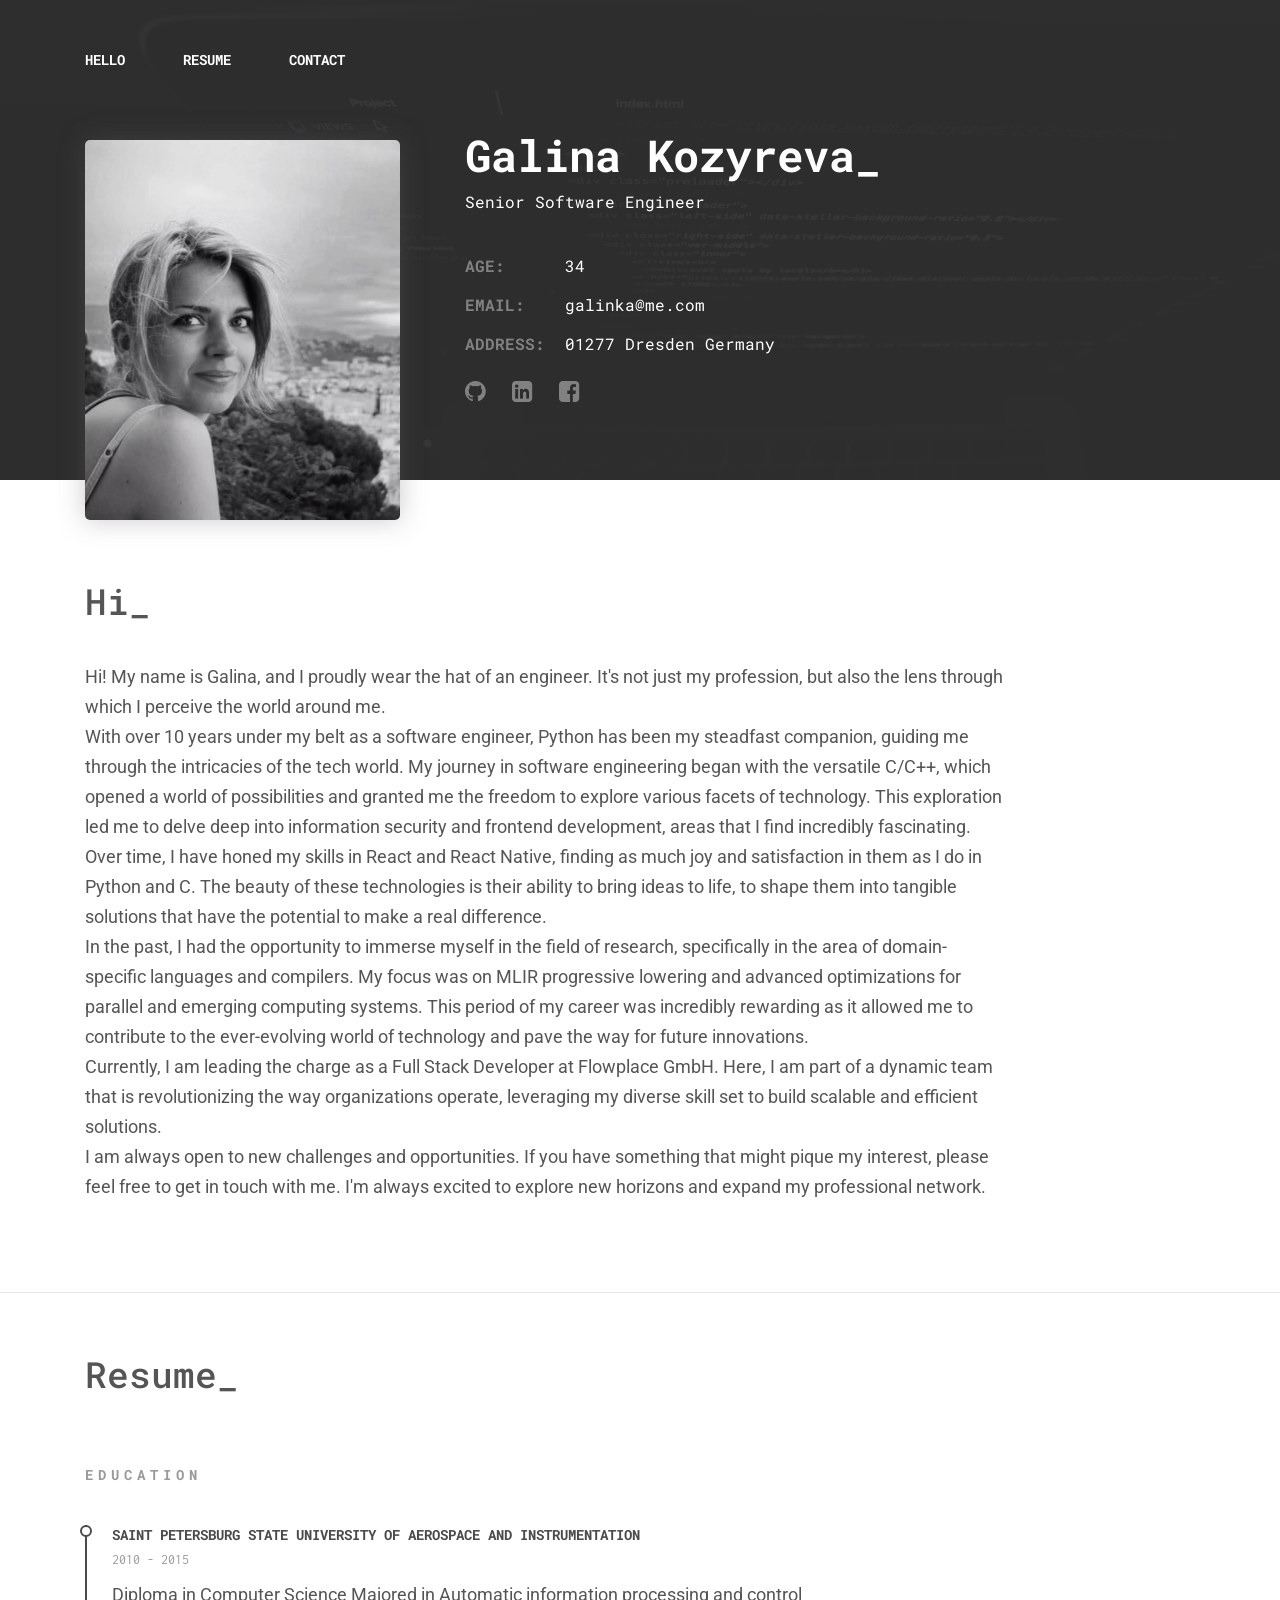
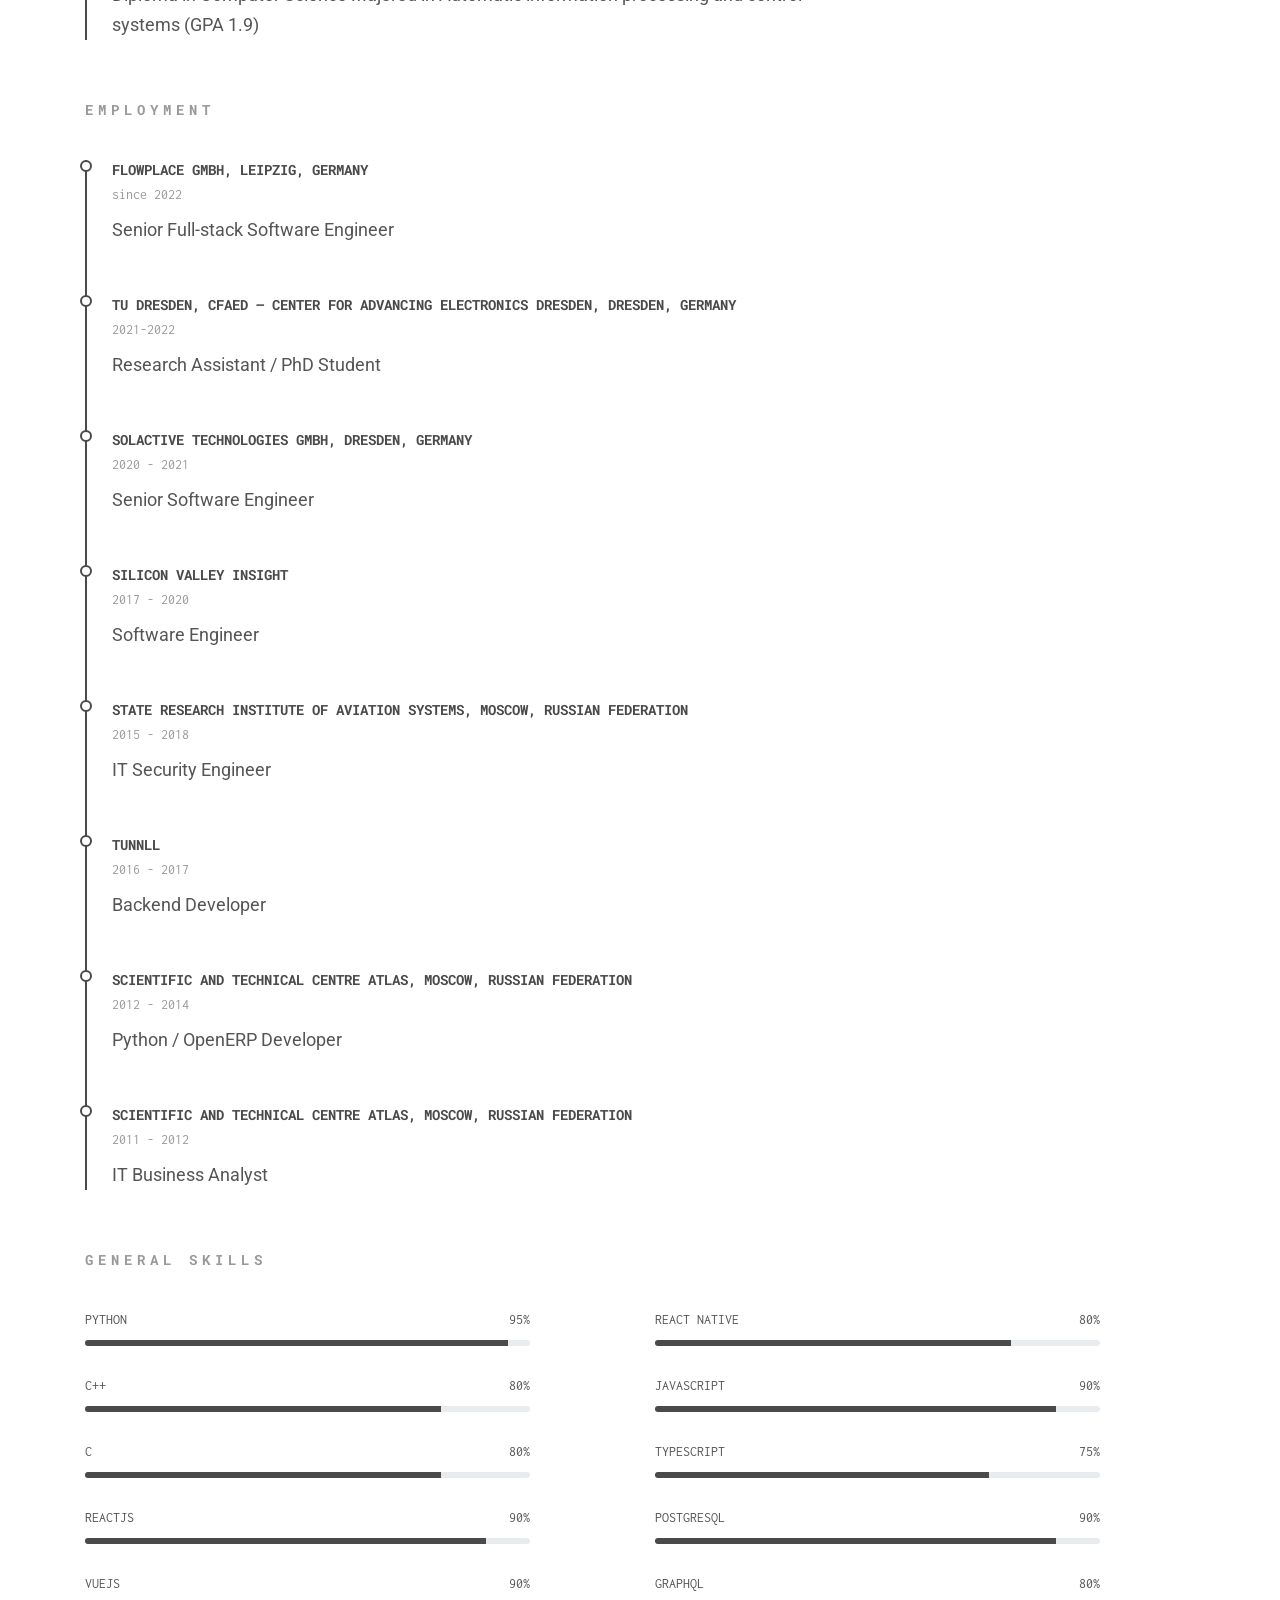
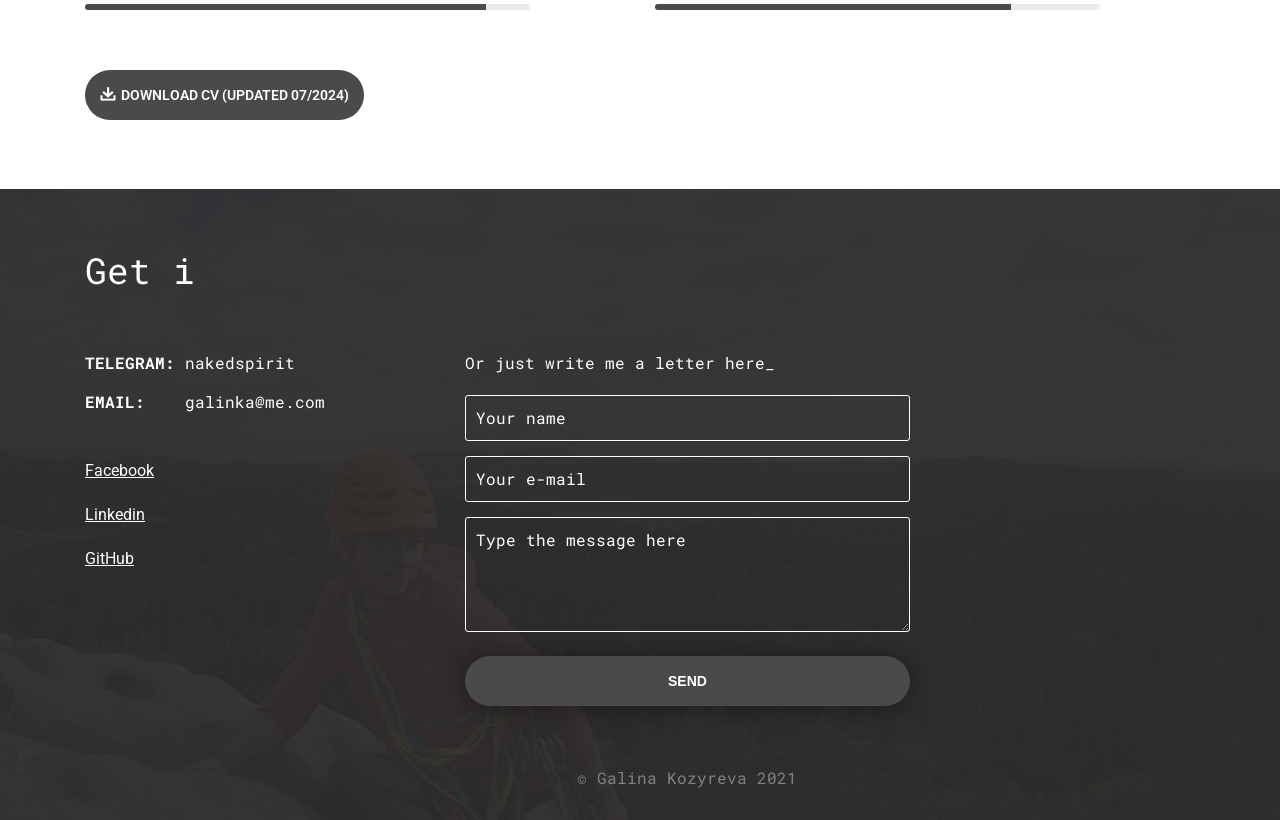
==== index.html @ bc3d580c "CV 2024" ====
<!DOCTYPE html>
<html lang="en">
<head>
  <meta charset="UTF-8">
  <meta name="viewport" content="width=device-width, initial-scale=1.0">
  <meta http-equiv="X-UA-Compatible" content="ie=edge">
  <meta name="description" content="">
  <meta name="author" content="">
  <link rel="stylesheet" href="assets/css/monochrome.css">
  <link href="https://fonts.googleapis.com/css?family=Roboto|Roboto+Mono|Inconsolata" rel="stylesheet">
  <link href="https://cdn.materialdesignicons.com/2.0.46/css/materialdesignicons.min.css" rel="stylesheet">
</head>
<body>

<!--Main menu-->
  <div class="menu">
    <div class="container">
      <div class="row">
        <div class="menu__wrapper d-none d-lg-block col-md-12">
          <nav class="">
            <ul>
              <li><a href="#hello">Hello</a></li>
              <li><a href="#resume">Resume</a></li>
              <!-- <li><a href="#blog">Personal</a></li> -->
              <li><a href="#contact">Contact</a></li>
            </ul>
          </nav>
        </div>
        <div class="menu__wrapper col-md-12 d-lg-none">
          <button type="button" class="menu__mobile-button">
            <span><i class="fa fa-bars" aria-hidden="true"></i></span>
          </button>
        </div>
      </div>
    </div>
  </div>
<!--Main menu-->

<!-- Mobile menu -->
  <div class="mobile-menu d-lg-none">
    <div class="container">
      <div class="mobile-menu__close">
        <span><i class="mdi mdi-close" aria-hidden="true"></i></span>
      </div>
      <nav class="mobile-menu__wrapper">
        <ul>
          <li><a href="#hello">Hello</a></li>
          <li><a href="#resume">Resume</a></li>
          <!-- <li><a href="#blog">Personal</a></li> -->
          <li><a href="#contact">Contact</a></li>
        </ul>
      </nav>
    </div>
  </div>
<!-- Mobile menu -->

<!--Header-->
  <header class="main-header" style="background-image: url(assets/img/img_bg_header.jpg)">
    <div class="container">
      <div class="row personal-profile">
        <div class="col-md-4 personal-profile__avatar">
          <img class="" src="assets/img/img_main.jpg" alt="avatar">
        </div>
        <div class="col-md-8">
          <p class="personal-profile__name">Galina Kozyreva_</p>
          <p class="personal-profile__work">Senior Software Engineer</p>
          <div class="personal-profile__contacts">
            <dl class="contact-list contact-list__opacity-titles">
              <dt>Age:</dt>
              <dd>34</dd>
              <dt>Email:</dt>
              <dd><a href="mailto:galinka@me.com">galinka@me.com</a></dd>
              <dt>Address:</dt>
              <dd>01277 Dresden Germany</dd>
            </dl>
          </div>
          <p class="personal-profile__social">
            <a href="https://github.com/Nakedspirit" target="_blank"><i class="fa fa-github"></i></a>
            <a href="https://www.linkedin.com/in/galina-kozyreva/" target="_blank"><i class="fa fa-linkedin-square"></i></a>
            <a href="https://www.facebook.com/n4kedspirit/" target="_blank"><i class="fa fa-facebook-square"></i></a>
          </p>
        </div>
      </div>
    </div>
  </header>
<!--Header-->

<!--Hello-->
  <section id="hello" class="container section">
    <div class="row">
      <div class="col-md-10">
        <h2 id="hello_header" class="section__title">Hi_</h2>
        <p class="section__description">
          Hi! My name is Galina, and I proudly wear the hat of an engineer. It's not just my profession, but also the lens through which I perceive the world around me.
          <br />
          With over 10 years under my belt as a software engineer, Python has been my steadfast companion, guiding me through the intricacies of the tech world. My journey in software engineering began with the versatile C/C++, which opened a world of possibilities and granted me the freedom to explore various facets of technology. This exploration led me to delve deep into information security and frontend development, areas that I find incredibly fascinating.
          <br />
          Over time, I have honed my skills in React and React Native, finding as much joy and satisfaction in them as I do in Python and C. The beauty of these technologies is their ability to bring ideas to life, to shape them into tangible solutions that have the potential to make a real difference.
          <br />
          In the past, I had the opportunity to immerse myself in the field of research, specifically in the area of domain-specific languages and compilers. My focus was on MLIR progressive lowering and advanced optimizations for parallel and emerging computing systems. This period of my career was incredibly rewarding as it allowed me to contribute to the ever-evolving world of technology and pave the way for future innovations.
          <br />
          Currently, I am leading the charge as a Full Stack Developer at Flowplace GmbH. Here, I am part of a dynamic team that is revolutionizing the way organizations operate, leveraging my diverse skill set to build scalable and efficient solutions.
          <br />
          I am always open to new challenges and opportunities. If you have something that might pique my interest, please feel free to get in touch with me. I'm always excited to explore new horizons and expand my professional network.
          </p>
      </div>
    </div>
  </section>
<!--Hello-->

  <hr>

<!--Resume-->
  <section id="resume" class="container section">
    <div class="row">
      <div class="col-md-10">
        <h2 id="resume_header" class="section__title">Resume_</h2>
      </div>
    </div>
    <div class="row">
      <div class="col-md-8 section__resume resume-list">
        <h3 class="resume-list_title">education</h3>
        <div class="resume-list__block">
          <p class="resume-list__block-title">Saint Petersburg State University of Aerospace and Instrumentation</p>
          <p class="resume-list__block-date">2010 - 2015</p>
          <p>
            Diploma in Computer Science
            Majored in Automatic information processing and control systems (GPA 1.9)
          </p>
        </div>
      </div>
    </div>
    <div class="row">
      <div class="col-md-8 section__resume resume-list">
        <h3 class="resume-list_title">employment</h3>
        <div class="resume-list__block">
          <p class="resume-list__block-title">Flowplace GmbH, Leipzig, Germany</p>
          <p class="resume-list__block-date">since 2022</p>
          <p>
            Senior Full-stack Software Engineer
          </p>
        </div>
        <div class="resume-list__block">
          <p class="resume-list__block-title">TU Dresden, cfaed – Center for Advancing Electronics Dresden, Dresden, Germany</p>
          <p class="resume-list__block-date">2021-2022</p>
          <p>
            Research Assistant / PhD Student
          </p>
        </div>
        <div class="resume-list__block">
          <p class="resume-list__block-title">Solactive Technologies GmbH, Dresden, Germany</p>
          <p class="resume-list__block-date">2020 - 2021</p>
          <p>
            Senior Software Engineer
          </p>
        </div>
        <div class="resume-list__block">
          <p class="resume-list__block-title">Silicon Valley Insight</p>
          <p class="resume-list__block-date">2017 - 2020</p>
          <p>
            Software Engineer
          </p>
        </div>
        <div class="resume-list__block">
          <p class="resume-list__block-title">State Research Institute of Aviation Systems, Moscow, Russian Federation</p>
          <p class="resume-list__block-date">2015 - 2018</p>
          <p>
            IT Security Engineer
          </p>
        </div>
        <div class="resume-list__block">
          <p class="resume-list__block-title">Tunnll</p>
          <p class="resume-list__block-date">2016 - 2017</p>
          <p>
            Backend Developer
          </p>
        </div>
        <div class="resume-list__block">
          <p class="resume-list__block-title">Scientific and Technical Centre Atlas, Moscow, Russian Federation</p>
          <p class="resume-list__block-date">2012 - 2014</p>
          <p>
            Python / OpenERP Developer
          </p>
        </div>
        <div class="resume-list__block">
          <p class="resume-list__block-title">Scientific and Technical Centre Atlas, Moscow, Russian Federation</p>
          <p class="resume-list__block-date">2011 - 2012</p>
          <p>
            IT Business Analyst
          </p>
        </div>
      </div>
    </div>
    <div class="row section__resume progress-list js-progress-list">
      <div class="col-md-12">
        <h3 class="progress-list__title">general skills</h3>
      </div>
      <div class="col-md-5 mr-auto">
        <div class="progress-list__skill">
          <p>
            <span class="progress-list__skill-title">Python</span>
            <span class="progress-list__skill-value">95%</span>
          </p>
          <div class="progress">
            <div class="progress-bar" role="progressbar" aria-valuenow="95" aria-valuemin="0" aria-valuemax="100" >
            </div>
          </div>
        </div>
        <div class="progress-list__skill">
          <p>
            <span class="progress-list__skill-title">C++</span>
            <span class="progress-list__skill-value">80%</span>
          </p>
          <div class="progress">
            <div class="progress-bar" role="progressbar" aria-valuenow="80" aria-valuemin="0" aria-valuemax="100">
            </div>
          </div>
        </div>
        <div class="progress-list__skill">
          <p>
            <span class="progress-list__skill-title">C</span>
            <span class="progress-list__skill-value">80%</span>
          </p>
          <div class="progress">
            <div class="progress-bar" role="progressbar" aria-valuenow="80" aria-valuemin="0" aria-valuemax="100">
            </div>
          </div>
        </div>
        <div class="progress-list__skill">
          <p>
            <span class="progress-list__skill-title">ReactJS</span>
            <span class="progress-list__skill-value">90%</span>
          </p>
          <div class="progress">
            <div class="progress-bar" role="progressbar" aria-valuenow="90" aria-valuemin="0" aria-valuemax="100">
            </div>
          </div>
        </div>
        <div class="progress-list__skill">
          <p>
            <span class="progress-list__skill-title">VueJS</span>
            <span class="progress-list__skill-value">90%</span>
          </p>
          <div class="progress">
            <div class="progress-bar" role="progressbar" aria-valuenow="90" aria-valuemin="0" aria-valuemax="100">
            </div>
          </div>
        </div>
      </div>
      <div class="col-md-5 mr-auto">
        <div class="progress-list__skill">
          <p>
            <span class="progress-list__skill-title">React Native</span>
            <span class="progress-list__skill-value">80%</span>
          </p>
          <div class="progress">
            <div class="progress-bar" role="progressbar" aria-valuenow="80" aria-valuemin="0" aria-valuemax="100">
            </div>
          </div>
        </div>
        <div class="progress-list__skill">
          <p>
            <span class="progress-list__skill-title">JavaScript</span>
            <span class="progress-list__skill-value">90%</span>
          </p>
          <div class="progress">
            <div class="progress-bar" role="progressbar" aria-valuenow="90" aria-valuemin="0" aria-valuemax="100">
            </div>
          </div>
        </div>
        <div class="progress-list__skill">
          <p>
            <span class="progress-list__skill-title">TypeScript</span>
            <span class="progress-list__skill-value">75%</span>
          </p>
          <div class="progress">
            <div class="progress-bar" role="progressbar" aria-valuenow="75" aria-valuemin="0" aria-valuemax="100">
            </div>
          </div>
        </div>
        <div class="progress-list__skill">
          <p>
            <span class="progress-list__skill-title">PostgreSQL</span>
            <span class="progress-list__skill-value">90%</span>
          </p>
          <div class="progress">
            <div class="progress-bar" role="progressbar" aria-valuenow="90" aria-valuemin="0" aria-valuemax="100">
            </div>
          </div>
        </div>
        <div class="progress-list__skill">
          <p>
            <span class="progress-list__skill-title">GraphQL</span>
            <span class="progress-list__skill-value">80%</span>
          </p>
          <div class="progress">
            <div class="progress-bar" role="progressbar" aria-valuenow="80" aria-valuemin="0" aria-valuemax="100">
            </div>
          </div>
        </div>
      </div>
    </div>
    </br>
      <a href="assets/public/Galina_Kozyreva_CV.pdf" class="section_btn site-btn"><img src="assets/img/img_btn_icon.png" alt="">Download CV (updated 07/2024)</a>
    
  </section>
<!--Resume-->

<!--Blog-->
  <!-- <section id="blog" class="container section">
    <div class="row">
      <div class="col-md-12">
        <h2 id="blog_header" class="section__title">Latest Posts_</h2>
      </div>
    </div>

    <div class="row post-cards">
      <div class="col-md-4">
        <a href="blog.html">
          <div class="post-cards__card">
            <div class="post-cards__img">
              <img src="assets/img/img_blog_1.png" alt="blog_img">
            </div>
            <div class="post-cards__info">
              <p class="post-cards__date">October 22, 2017</p>
              <h3 class="post-cards_title">How to use css-preprocessor</h3>
              <p class="post-cards_description">Lorem ipsum dolor sit amet, consectetur
                adipisicing elit, sed do eiusmod tempr incididunt...
              </p>
            </div>
          </div>
        </a>
      </div>
      <div class="col-md-4">
        <a href="blog.html">
          <div class="post-cards__card">
            <div class="post-cards__img">
              <img src="assets/img/img_blog_2.png" alt="blog_img">
            </div>
            <div class="post-cards__info">
              <p class="post-cards__date">October 22, 2017</p>
              <h3 class="post-cards_title">How I organize my work with code</h3>
              <p class="post-cards_description">Lorem ipsum dolor sit amet, consectetur
                adipisicing elit, sed do eiusmod tempr incididu...
              </p>
            </div>
          </div>
        </a>
      </div>
      <div class="col-md-4">
        <a href="blog.html">
          <div class="post-cards__card">
            <div class="post-cards__img">
              <img src="assets/img/img_blog_3.png" alt="blog_img">
            </div>
            <div class="post-cards__info">
              <p class="post-cards__date">October 22, 2017</p>
              <h3 class="post-cards_title">SVG sprites vs Icon Font</h3>
              <p class="post-cards_description">Lorem ipsum dolor sit amet, consectetur
                adipisicing elit, sed do eiusmod tempr incididu...
              </p>
            </div>
          </div>
        </a>
      </div>
    </div>
  </section> -->
<!--Blog-->

<!--Contact-->
  <div class="background" style="background-image: url(assets/img/img_bg_main.jpg)">
    <div id="contact" class="container section">
      <div class="row">
        <div class="col-md-12">
          <p id="contacts_header" class="section__title">Get in touch_</p>
        </div>
      </div>
      <div class="row contacts">
        <div class="col-md-5 col-lg-4">
          <div class="contacts__list">
            <dl class="contact-list">
              <dt>Telegram:</dt>
              <dd><a href="https://t.me/nakedspirit">nakedspirit</a></dd>
              <dt>Email:</dt>
              <dd><a href="mailto:galinka@me.com">galinka@me.com</a></dd>
            </dl>
          </div>
          <div class="contacts__social">
            <ul>
              <li><a href="https://www.facebook.com/n4kedspirit/">Facebook</a></li>
              <li><a href="https://www.linkedin.com/in/galina-kozyreva/">Linkedin</a></li>
              <li><a href="https://github.com/Nakedspirit">GitHub</a></li>
            </ul>
          </div>
        </div>
        <div class="col-md-7 col-lg-5">
          <div class="contacts__form">
            <p class="contacts__form-title">Or just write me a letter here_</p>
            <form class="js-form">
              <div class="form-group">
                <input class="form-field js-field-name" type="text" placeholder="Your name" required>
                <span class="form-validation"></span>
                <span class="form-invalid-icon"><i class="mdi mdi-close" aria-hidden="true"></i></span>
              </div>
              <div class="form-group">
                <input class="form-field js-field-email" type="email"  placeholder="Your e-mail" required>
                <span class="form-validation"></span>
                <span class="form-invalid-icon"><i class="mdi mdi-close" aria-hidden="true"></i></span>
              </div>
              <div class="form-group">
                <textarea class="form-field js-field-message" placeholder="Type the message here" required></textarea>
                <span class="form-validation"></span>
                <span class="form-invalid-icon"><i class="mdi mdi-close" aria-hidden="true"></i></span>
              </div>
              <button class="site-btn site-btn--form" type="submit" value="Send">Send</button>
            </form>
          </div>
          <div class="footer">
            <p>© Galina Kozyreva 2021</p>
          </div>
        </div>
      </div>
    </div>
  </div>
<!--Contact-->

  <script src="assets/js/jquery-2.2.4.min.js"></script>
  <script src="assets/js/popper.min.js"></script>
  <script src="assets/js/bootstrap.min.js"></script>
  <script src="assets/js/menu.js"></script>
  <script src="assets/js/jquery.waypoints.js"></script>
  <script src="assets/js/progress-list.js"></script>
  <script src="assets/js/section.js"></script>
  <script src="assets/js/portfolio-filter.js"></script>
  <script src="assets/js/slider-carousel.js"></script>
  <script src="assets/js/mobile-menu.js"></script>
  <script src="assets/js/contacts.js"></script>
  <script src="assets/js/mbclicker.min.js"></script>
  <script src="assets/js/site-btn.js"></script>
  <script src="assets/js/style-switcher.js"></script>
</body>
</html>
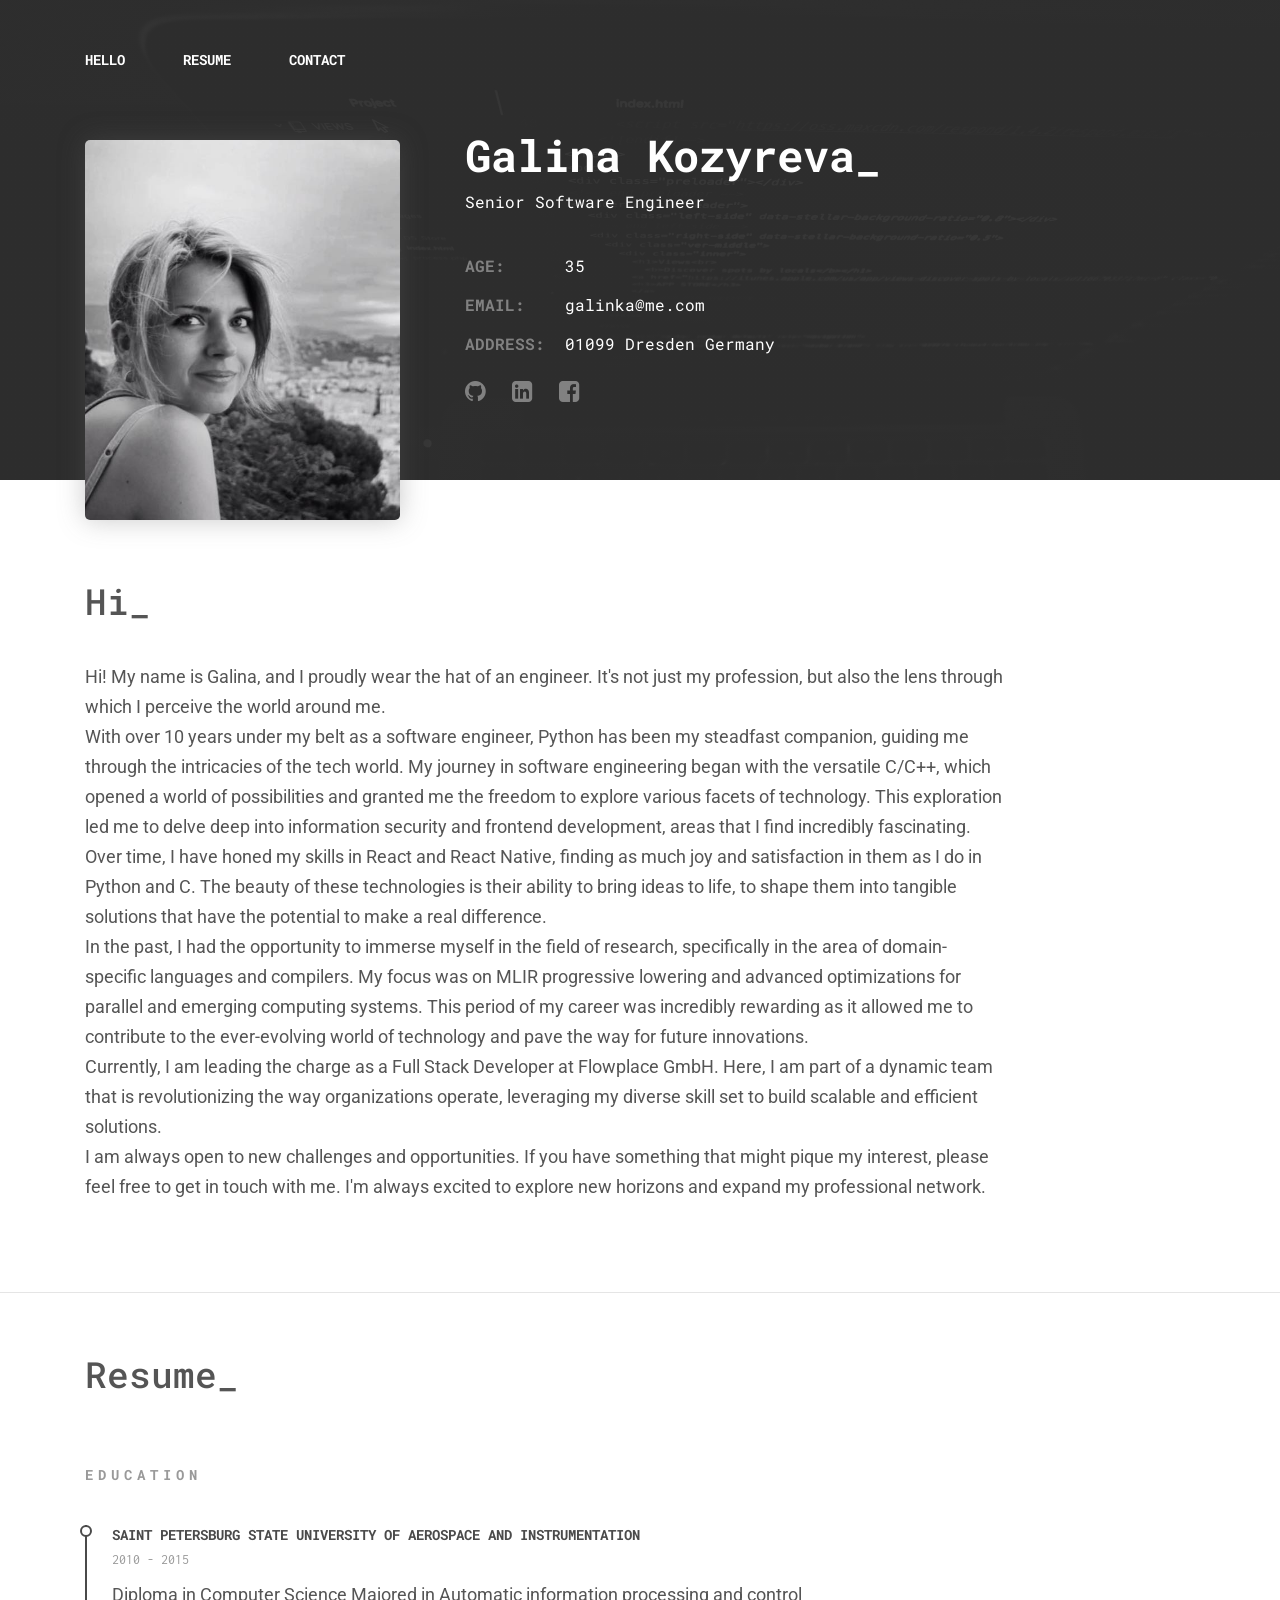
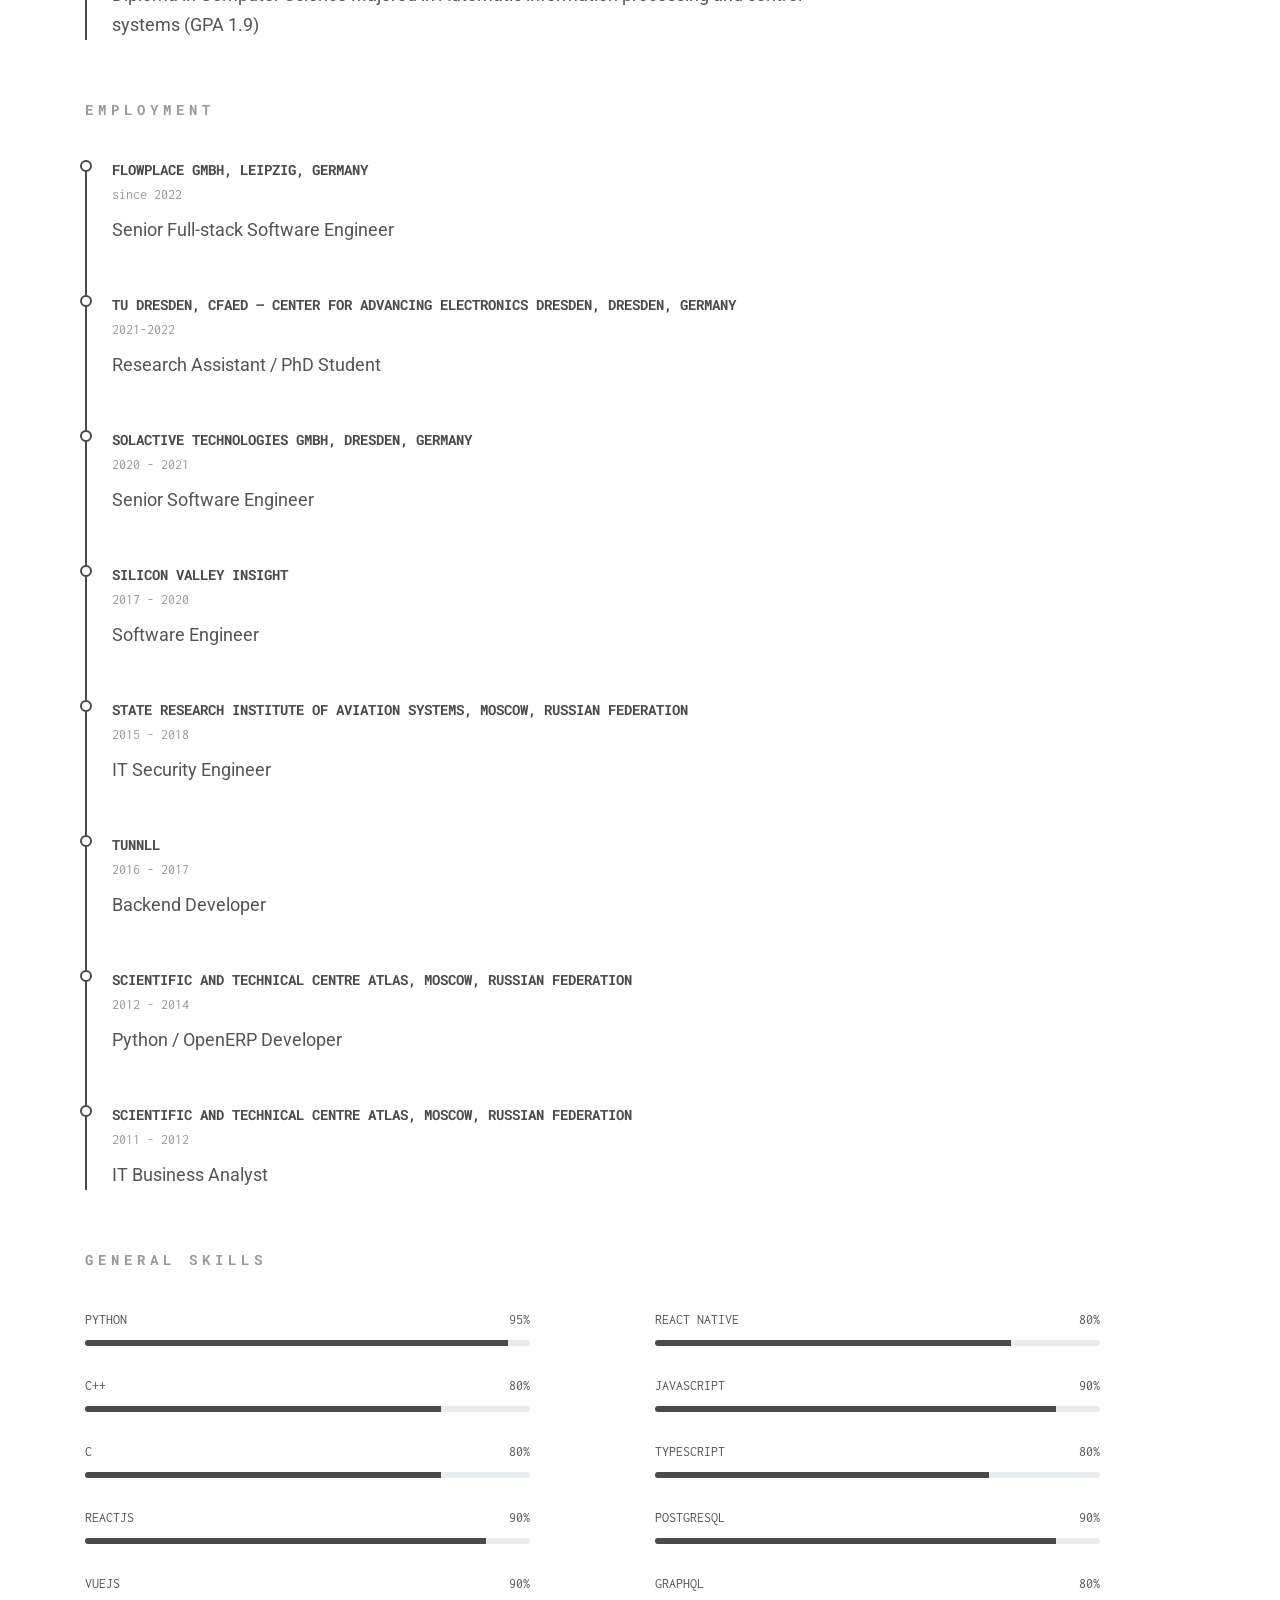
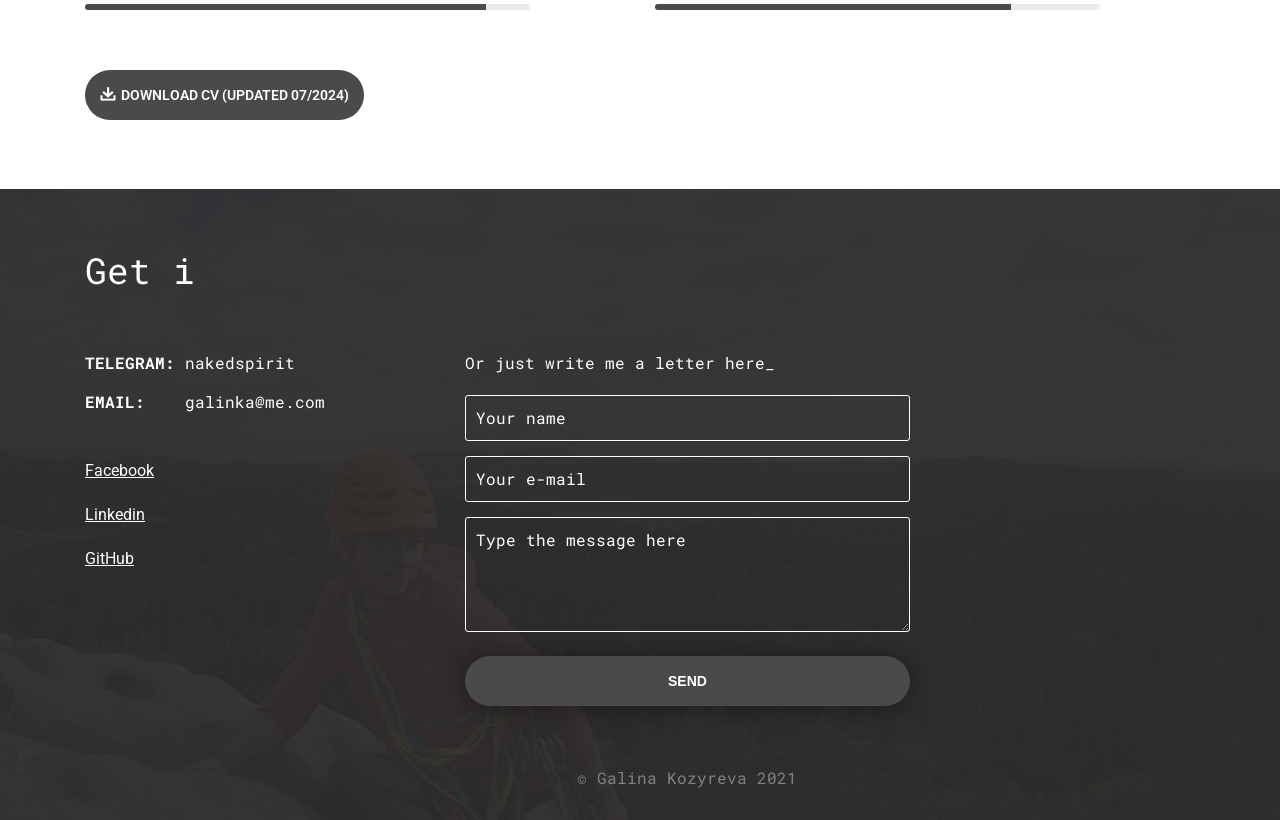
==== commit 222fe416: "keep up to date 07.2024" ====
--- a/index.html
+++ b/index.html
@@ -67,11 +67,11 @@
           <div class="personal-profile__contacts">
             <dl class="contact-list contact-list__opacity-titles">
               <dt>Age:</dt>
-              <dd>34</dd>
+              <dd>35</dd>
               <dt>Email:</dt>
               <dd><a href="mailto:galinka@me.com">galinka@me.com</a></dd>
               <dt>Address:</dt>
-              <dd>01277 Dresden Germany</dd>
+              <dd>01099 Dresden Germany</dd>
             </dl>
           </div>
           <p class="personal-profile__social">
@@ -271,7 +271,7 @@
         <div class="progress-list__skill">
           <p>
             <span class="progress-list__skill-title">TypeScript</span>
-            <span class="progress-list__skill-value">75%</span>
+            <span class="progress-list__skill-value">80%</span>
           </p>
           <div class="progress">
             <div class="progress-bar" role="progressbar" aria-valuenow="75" aria-valuemin="0" aria-valuemax="100">
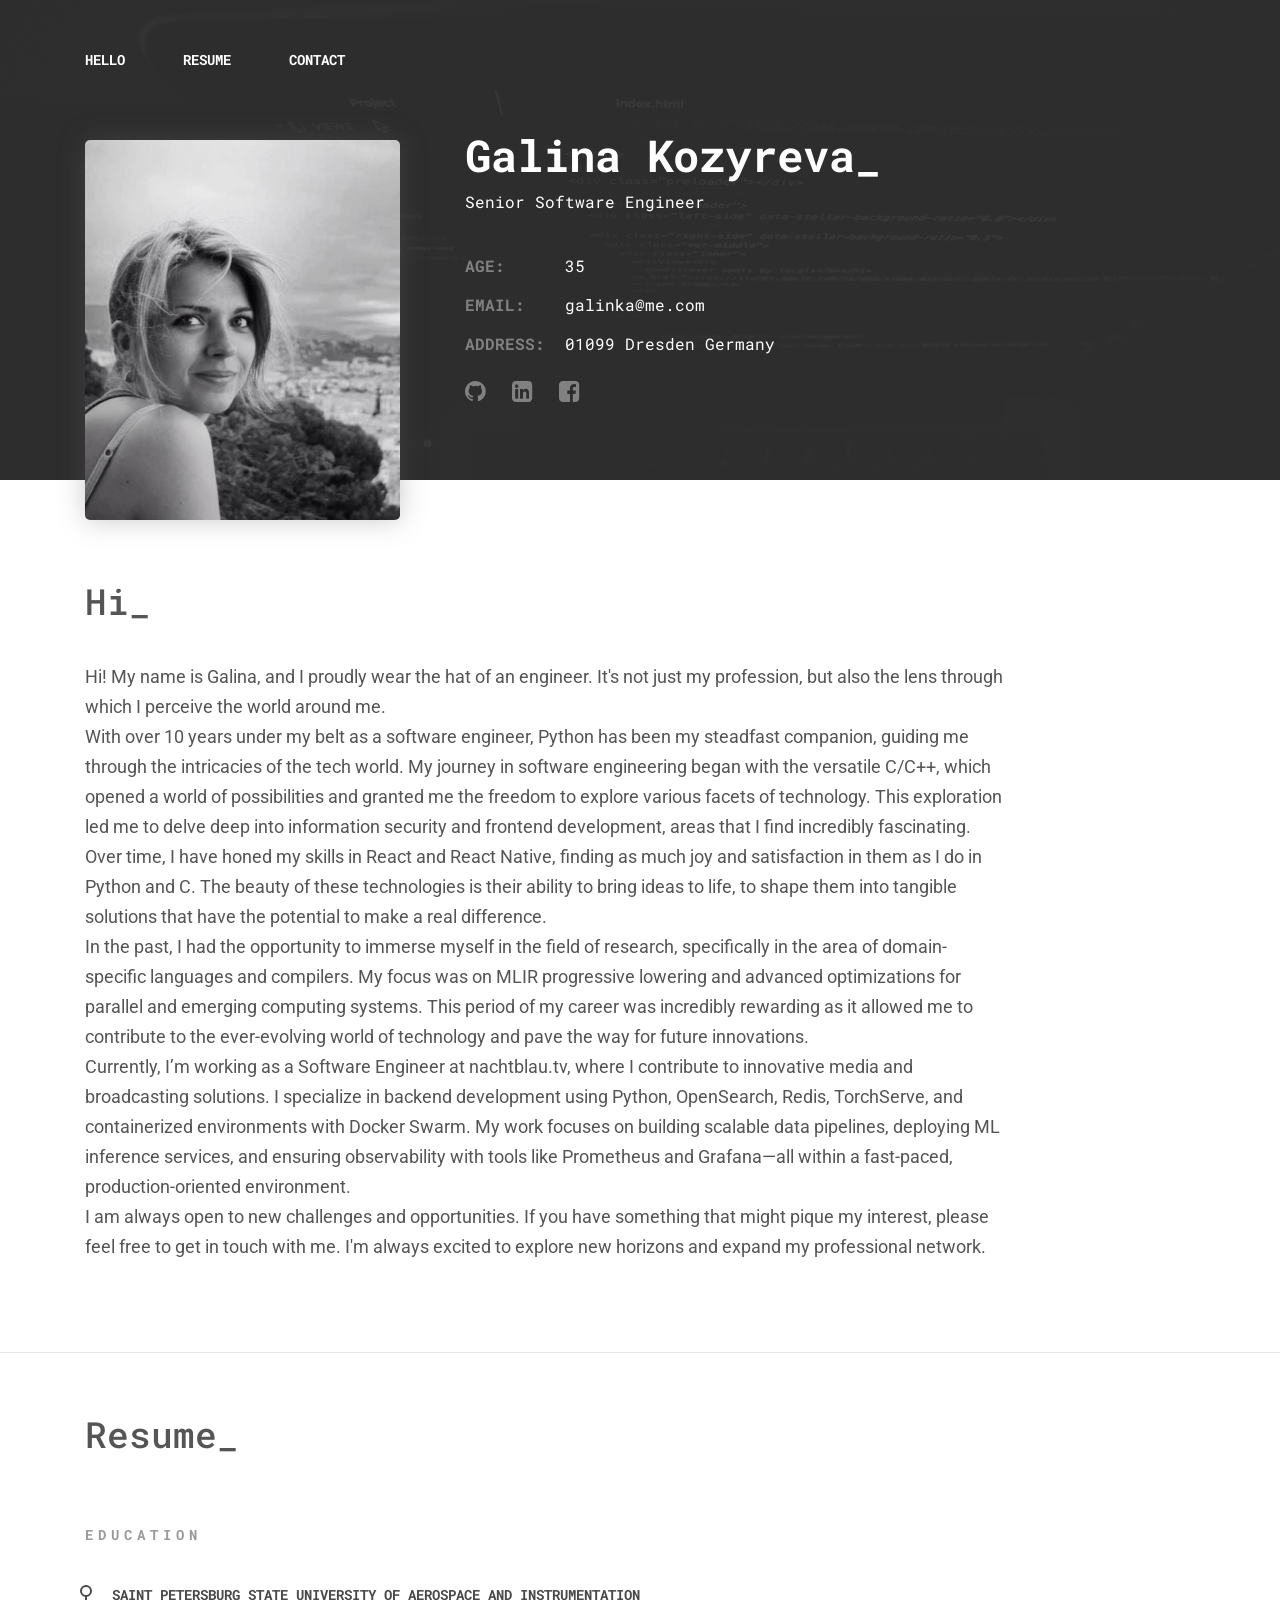
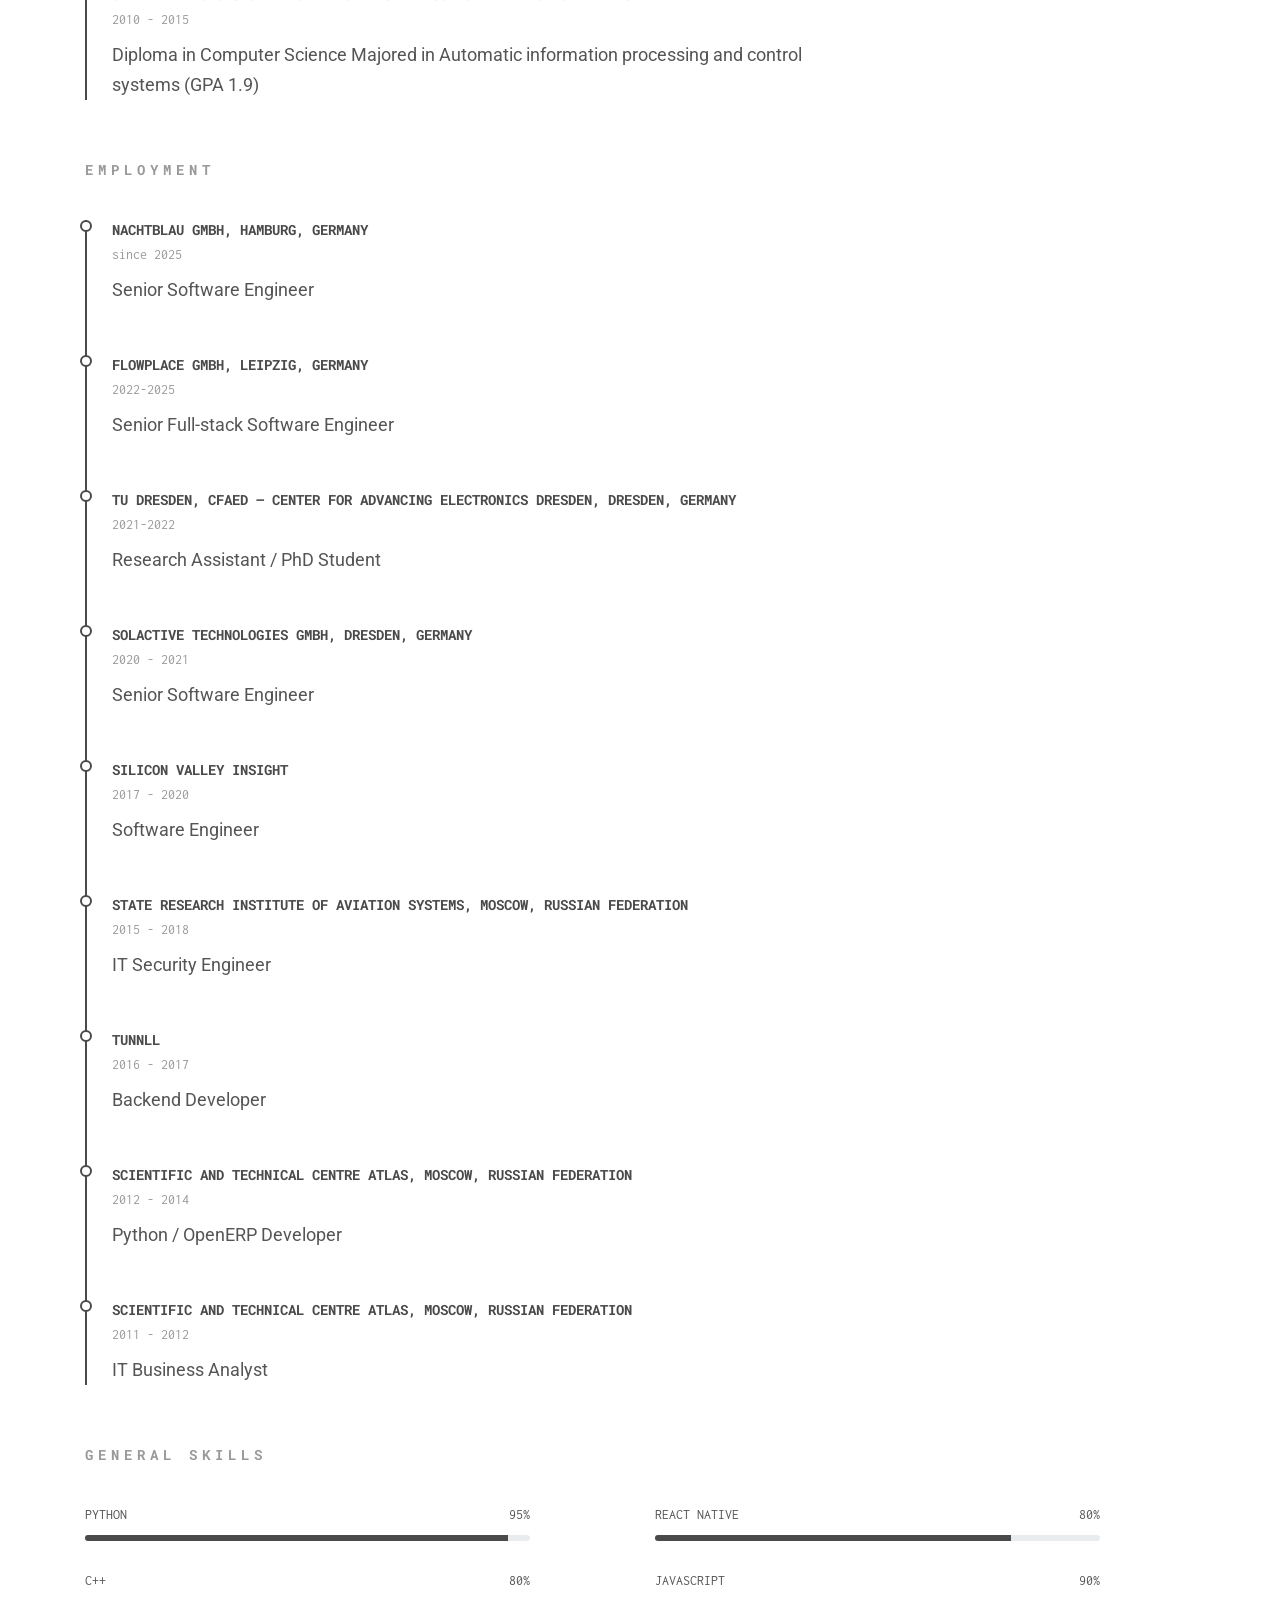
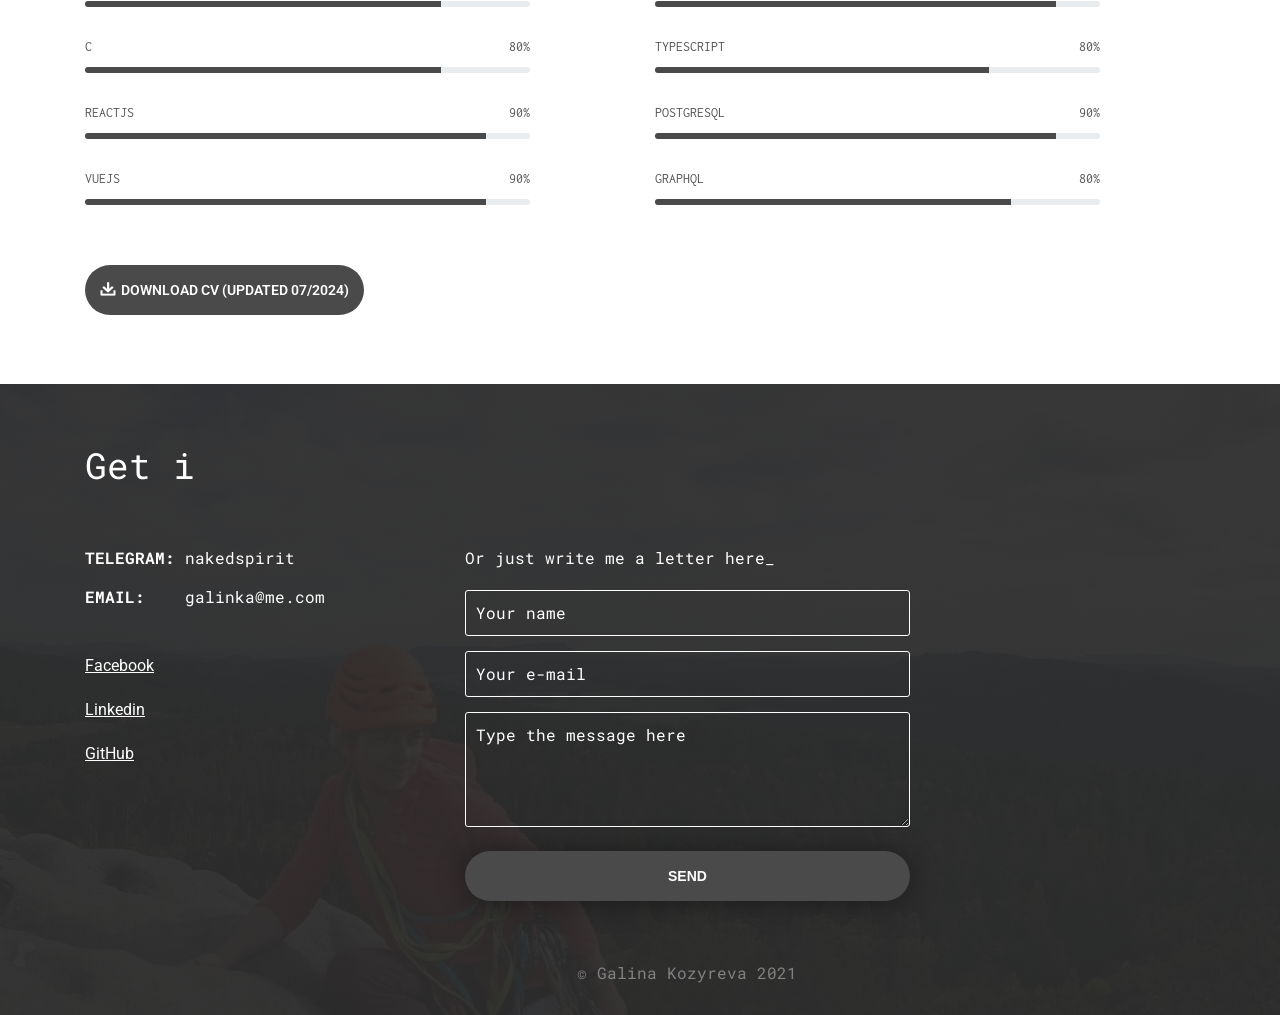
==== commit 2c5daa02: "2025" ====
--- a/index.html
+++ b/index.html
@@ -99,7 +99,7 @@
           <br />
           In the past, I had the opportunity to immerse myself in the field of research, specifically in the area of domain-specific languages and compilers. My focus was on MLIR progressive lowering and advanced optimizations for parallel and emerging computing systems. This period of my career was incredibly rewarding as it allowed me to contribute to the ever-evolving world of technology and pave the way for future innovations.
           <br />
-          Currently, I am leading the charge as a Full Stack Developer at Flowplace GmbH. Here, I am part of a dynamic team that is revolutionizing the way organizations operate, leveraging my diverse skill set to build scalable and efficient solutions.
+          Currently, I’m working as a Software Engineer at nachtblau.tv, where I contribute to innovative media and broadcasting solutions. I specialize in backend development using Python, OpenSearch, Redis, TorchServe, and containerized environments with Docker Swarm. My work focuses on building scalable data pipelines, deploying ML inference services, and ensuring observability with tools like Prometheus and Grafana—all within a fast-paced, production-oriented environment.
           <br />
           I am always open to new challenges and opportunities. If you have something that might pique my interest, please feel free to get in touch with me. I'm always excited to explore new horizons and expand my professional network.
           </p>
@@ -134,8 +134,15 @@
       <div class="col-md-8 section__resume resume-list">
         <h3 class="resume-list_title">employment</h3>
         <div class="resume-list__block">
+          <p class="resume-list__block-title">Nachtblau GmbH, Hamburg, Germany</p>
+          <p class="resume-list__block-date">since 2025</p>
+          <p>
+            Senior Software Engineer
+          </p>
+        </div>
+        <div class="resume-list__block">
           <p class="resume-list__block-title">Flowplace GmbH, Leipzig, Germany</p>
-          <p class="resume-list__block-date">since 2022</p>
+          <p class="resume-list__block-date">2022-2025</p>
           <p>
             Senior Full-stack Software Engineer
           </p>
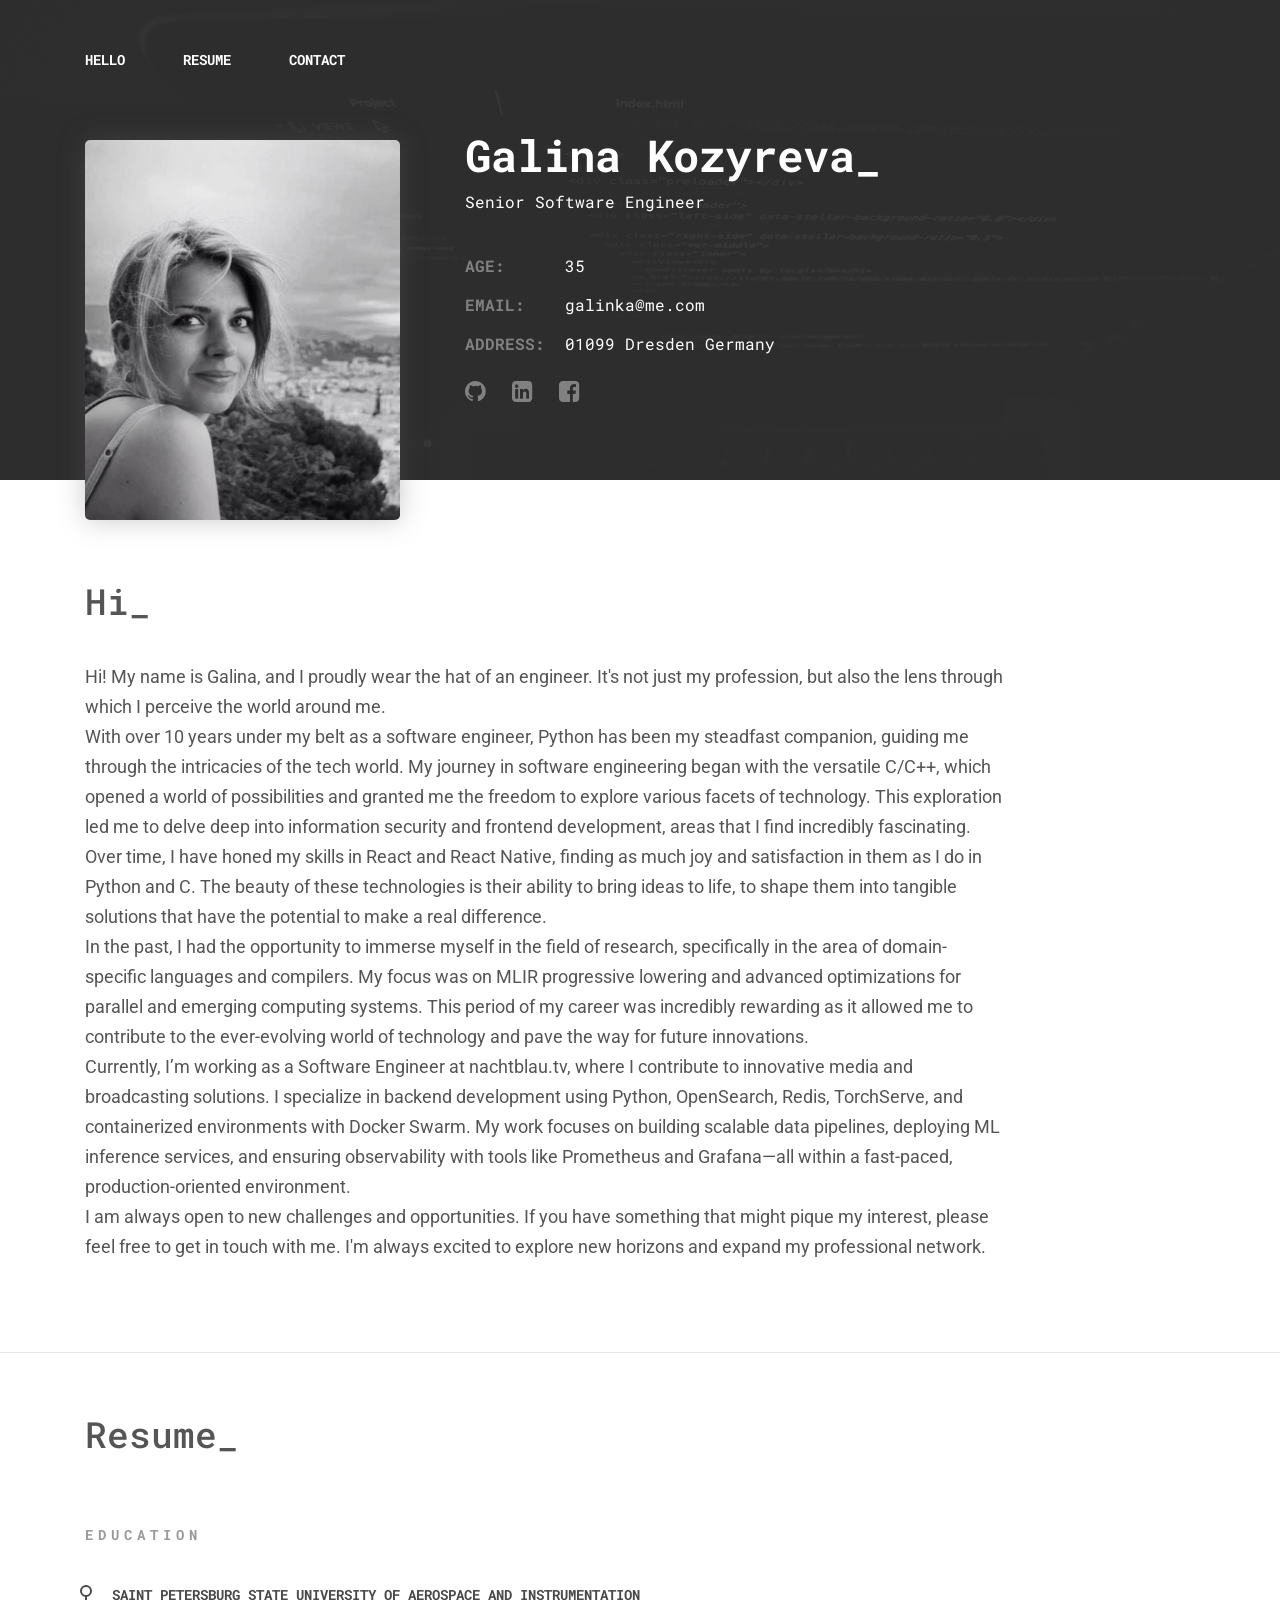
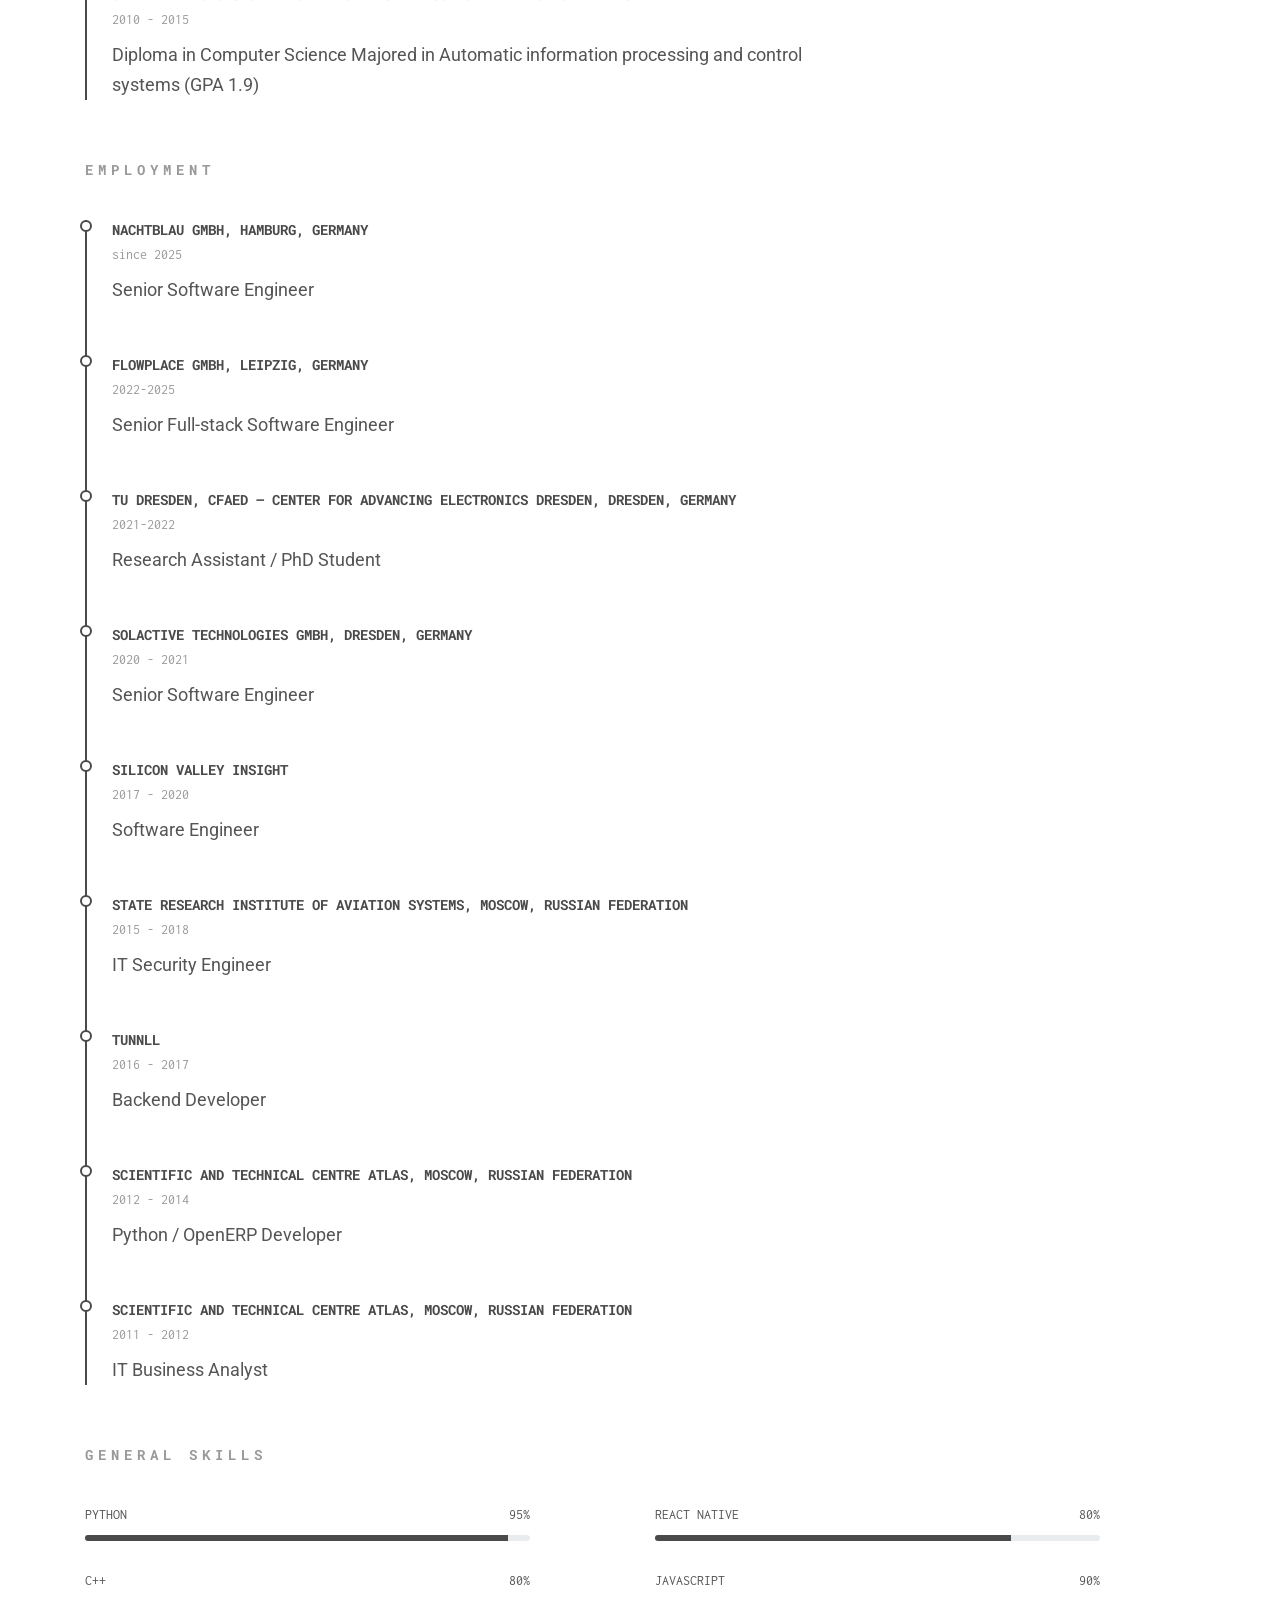
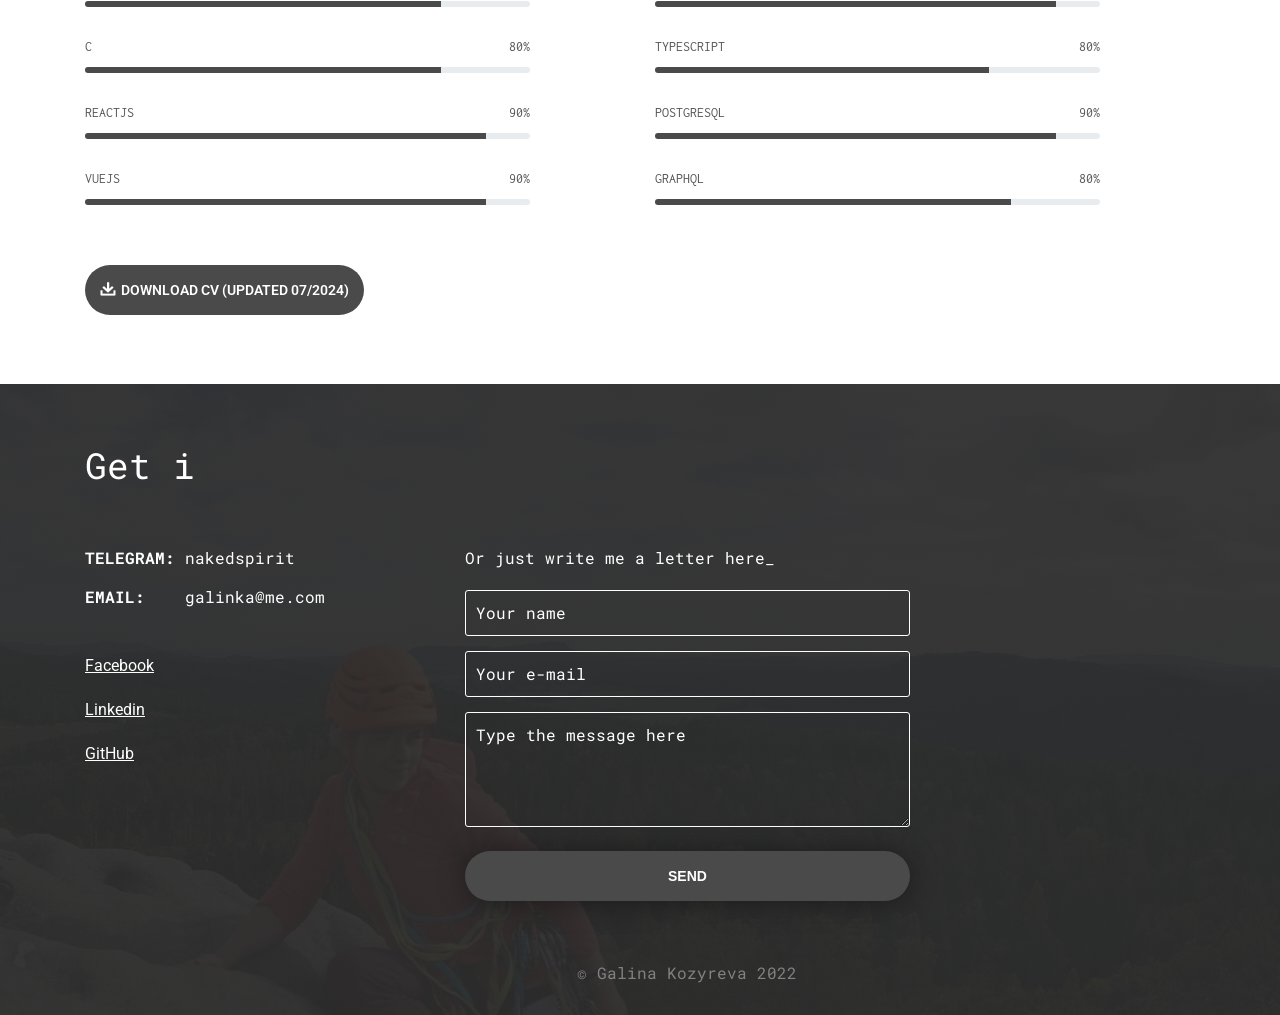
==== commit b4c432cf: "update 2025" ====
--- a/index.html
+++ b/index.html
@@ -423,7 +423,7 @@
             </form>
           </div>
           <div class="footer">
-            <p>© Galina Kozyreva 2021</p>
+            <p>© Galina Kozyreva 2022</p>
           </div>
         </div>
       </div>
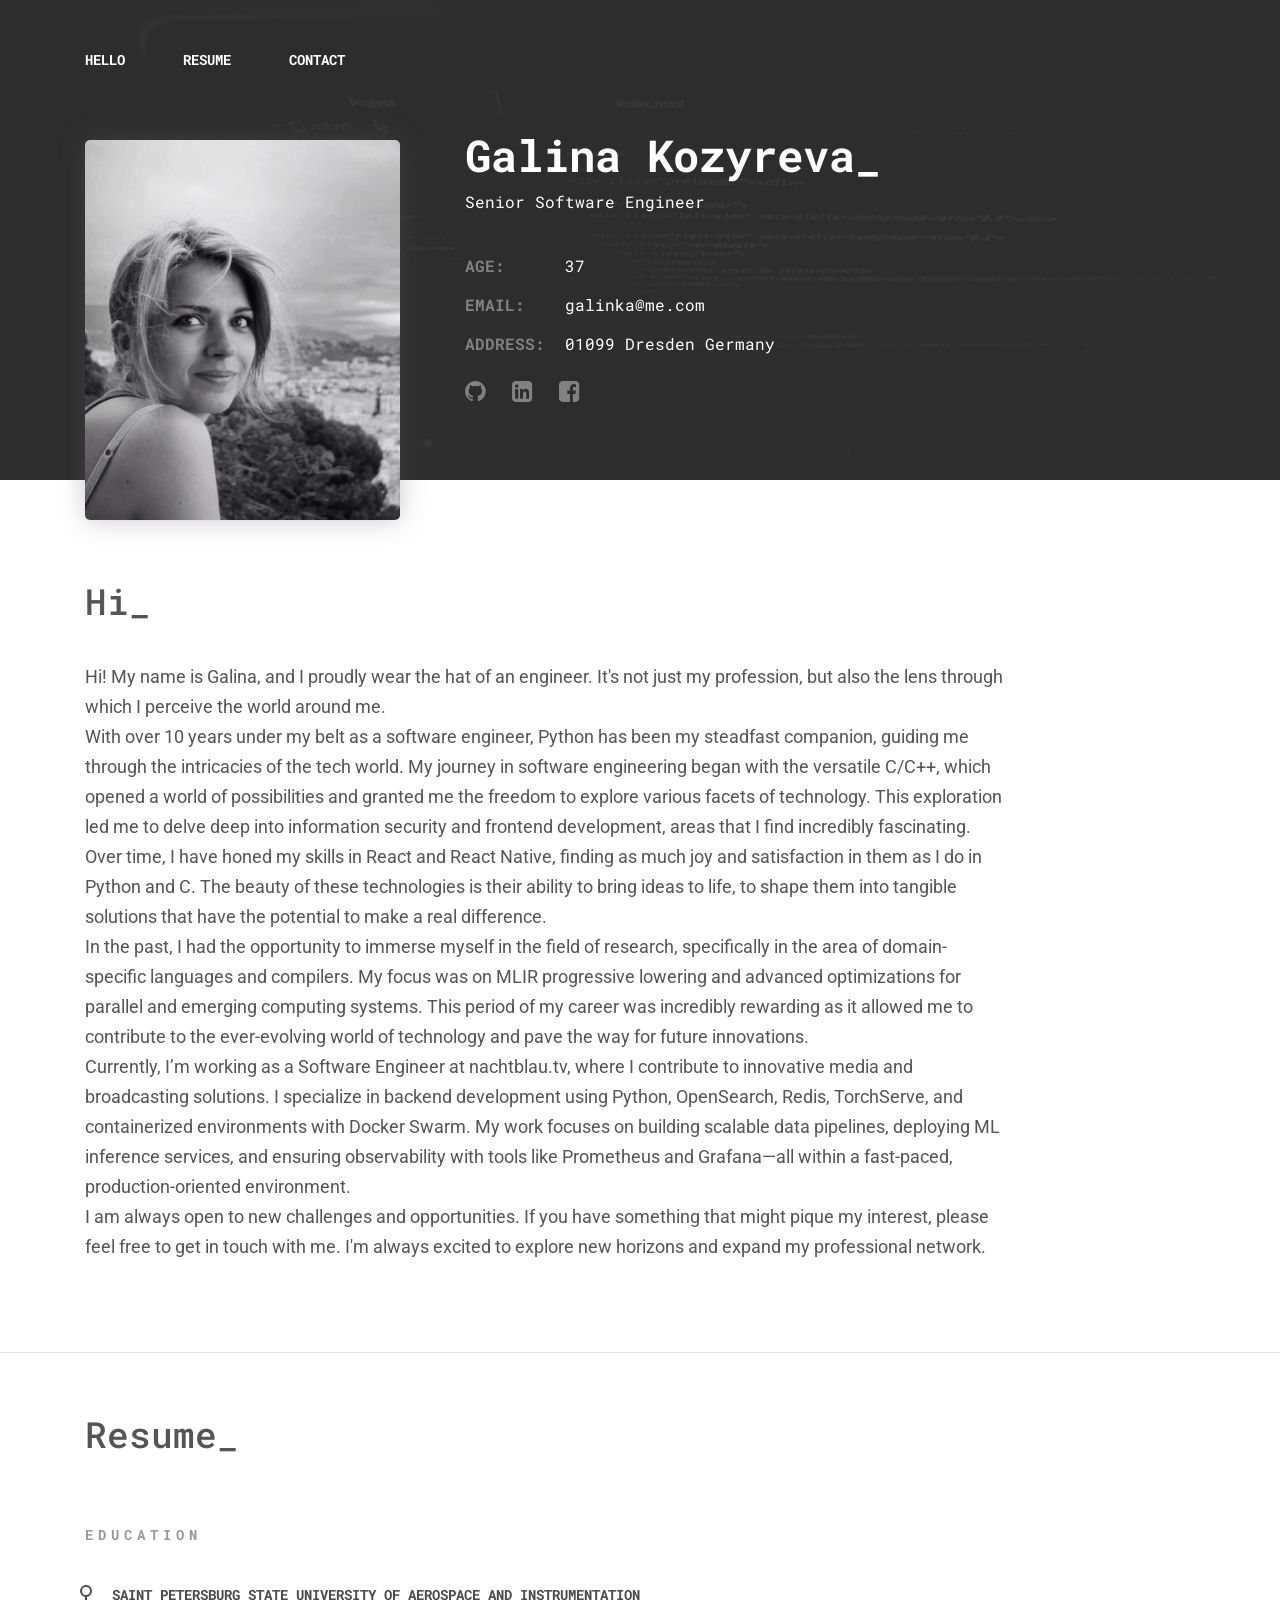
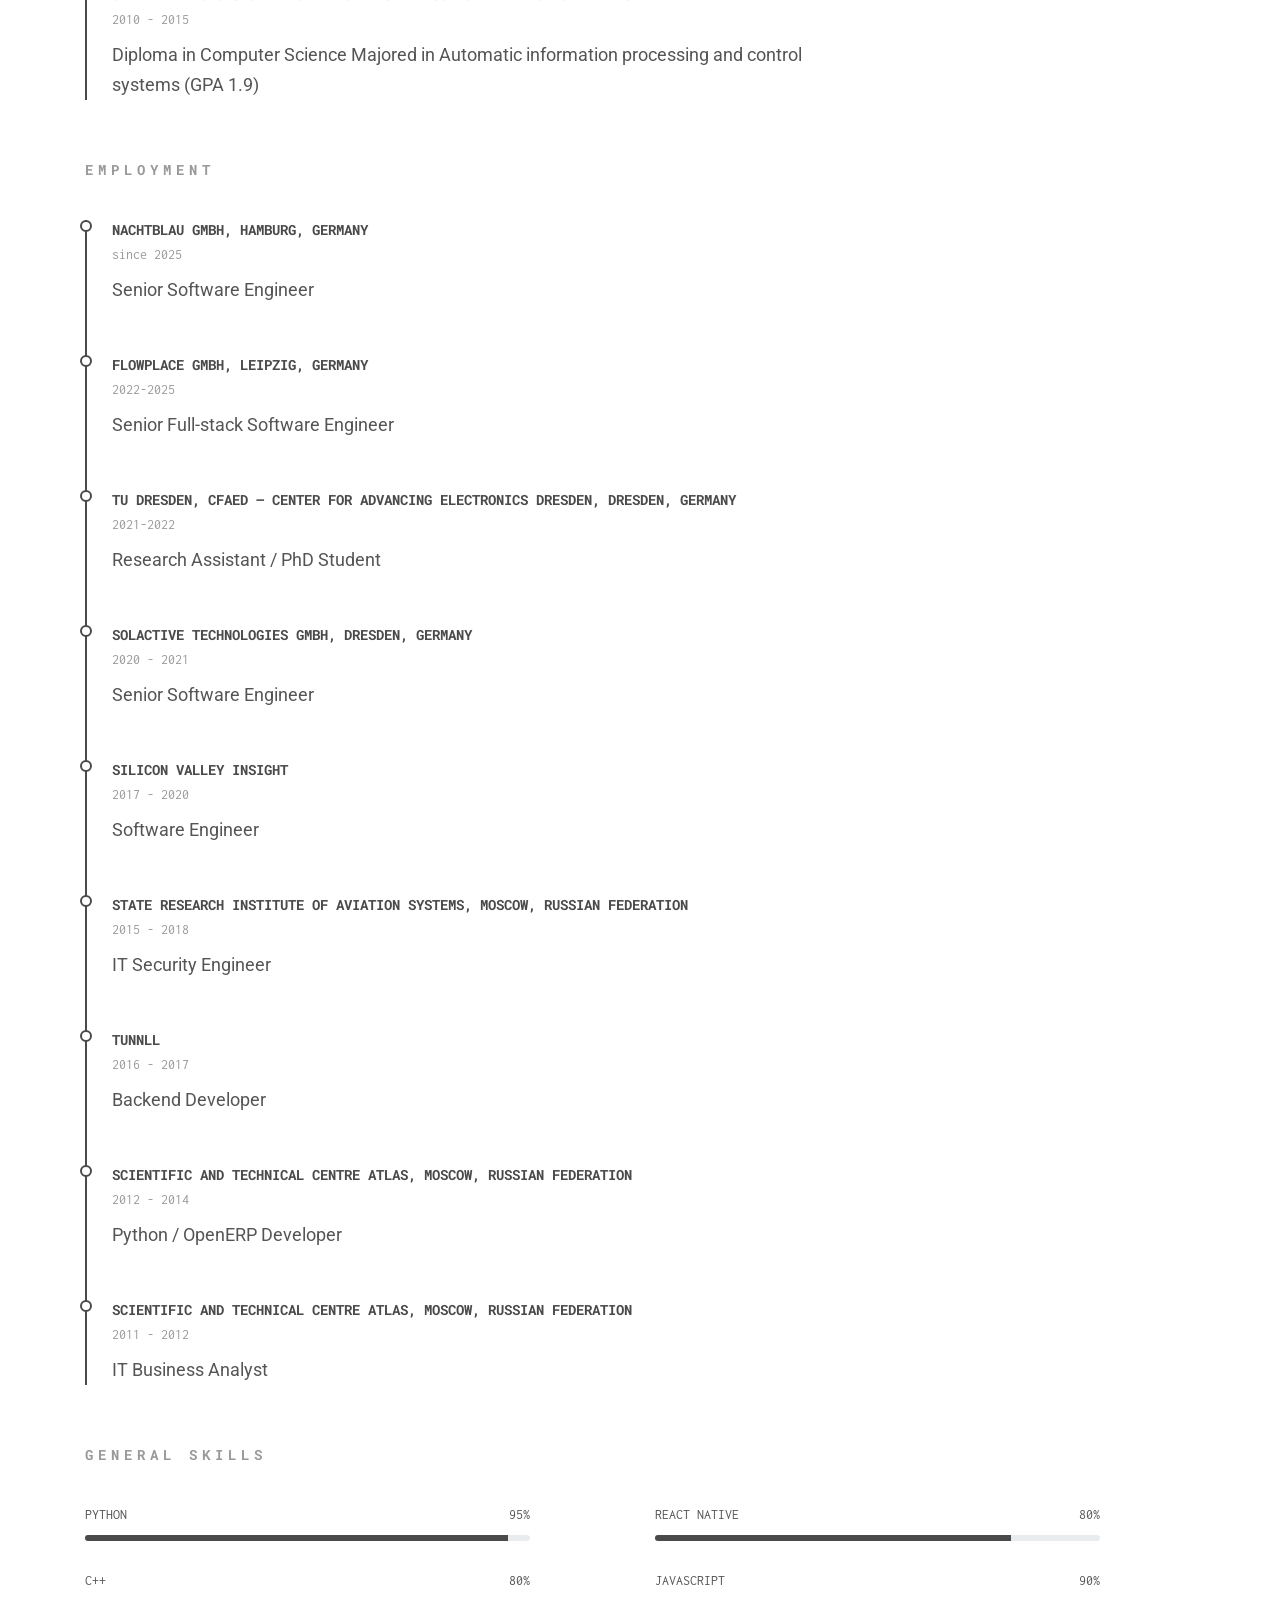
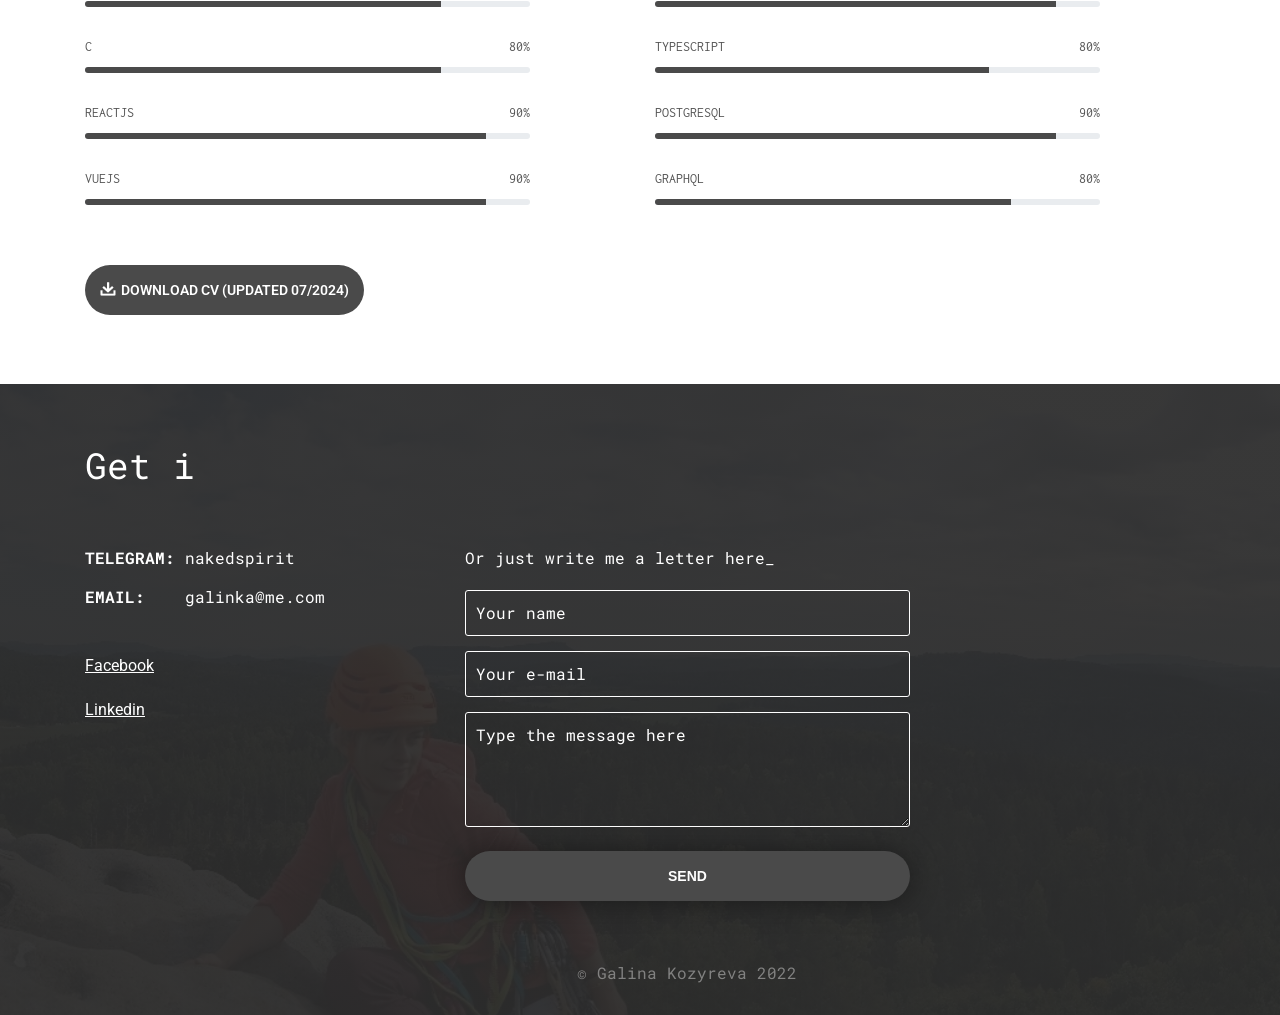
==== commit 9639de70: "Update index.html" ====
--- a/index.html
+++ b/index.html
@@ -67,7 +67,7 @@
           <div class="personal-profile__contacts">
             <dl class="contact-list contact-list__opacity-titles">
               <dt>Age:</dt>
-              <dd>35</dd>
+              <dd>37</dd>
               <dt>Email:</dt>
               <dd><a href="mailto:galinka@me.com">galinka@me.com</a></dd>
               <dt>Address:</dt>
@@ -396,7 +396,6 @@
             <ul>
               <li><a href="https://www.facebook.com/n4kedspirit/">Facebook</a></li>
               <li><a href="https://www.linkedin.com/in/galina-kozyreva/">Linkedin</a></li>
-              <li><a href="https://github.com/Nakedspirit">GitHub</a></li>
             </ul>
           </div>
         </div>
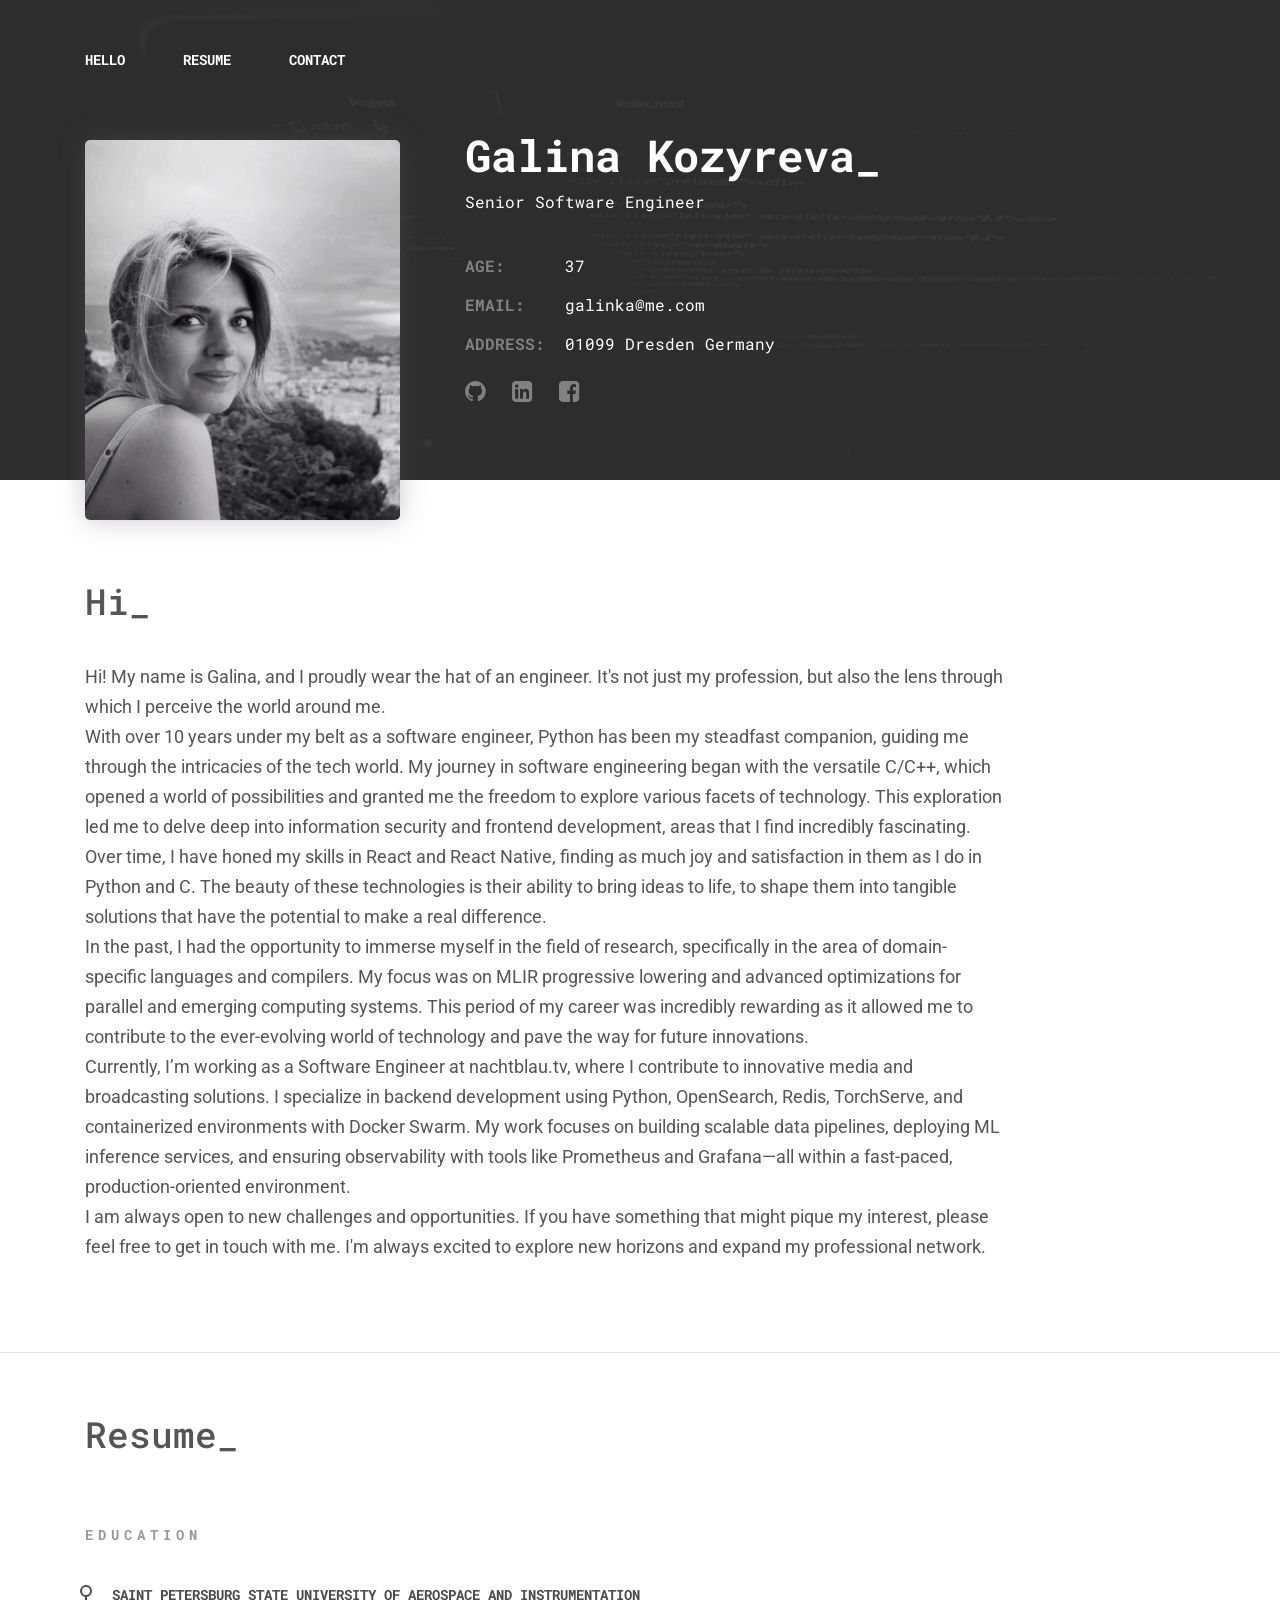
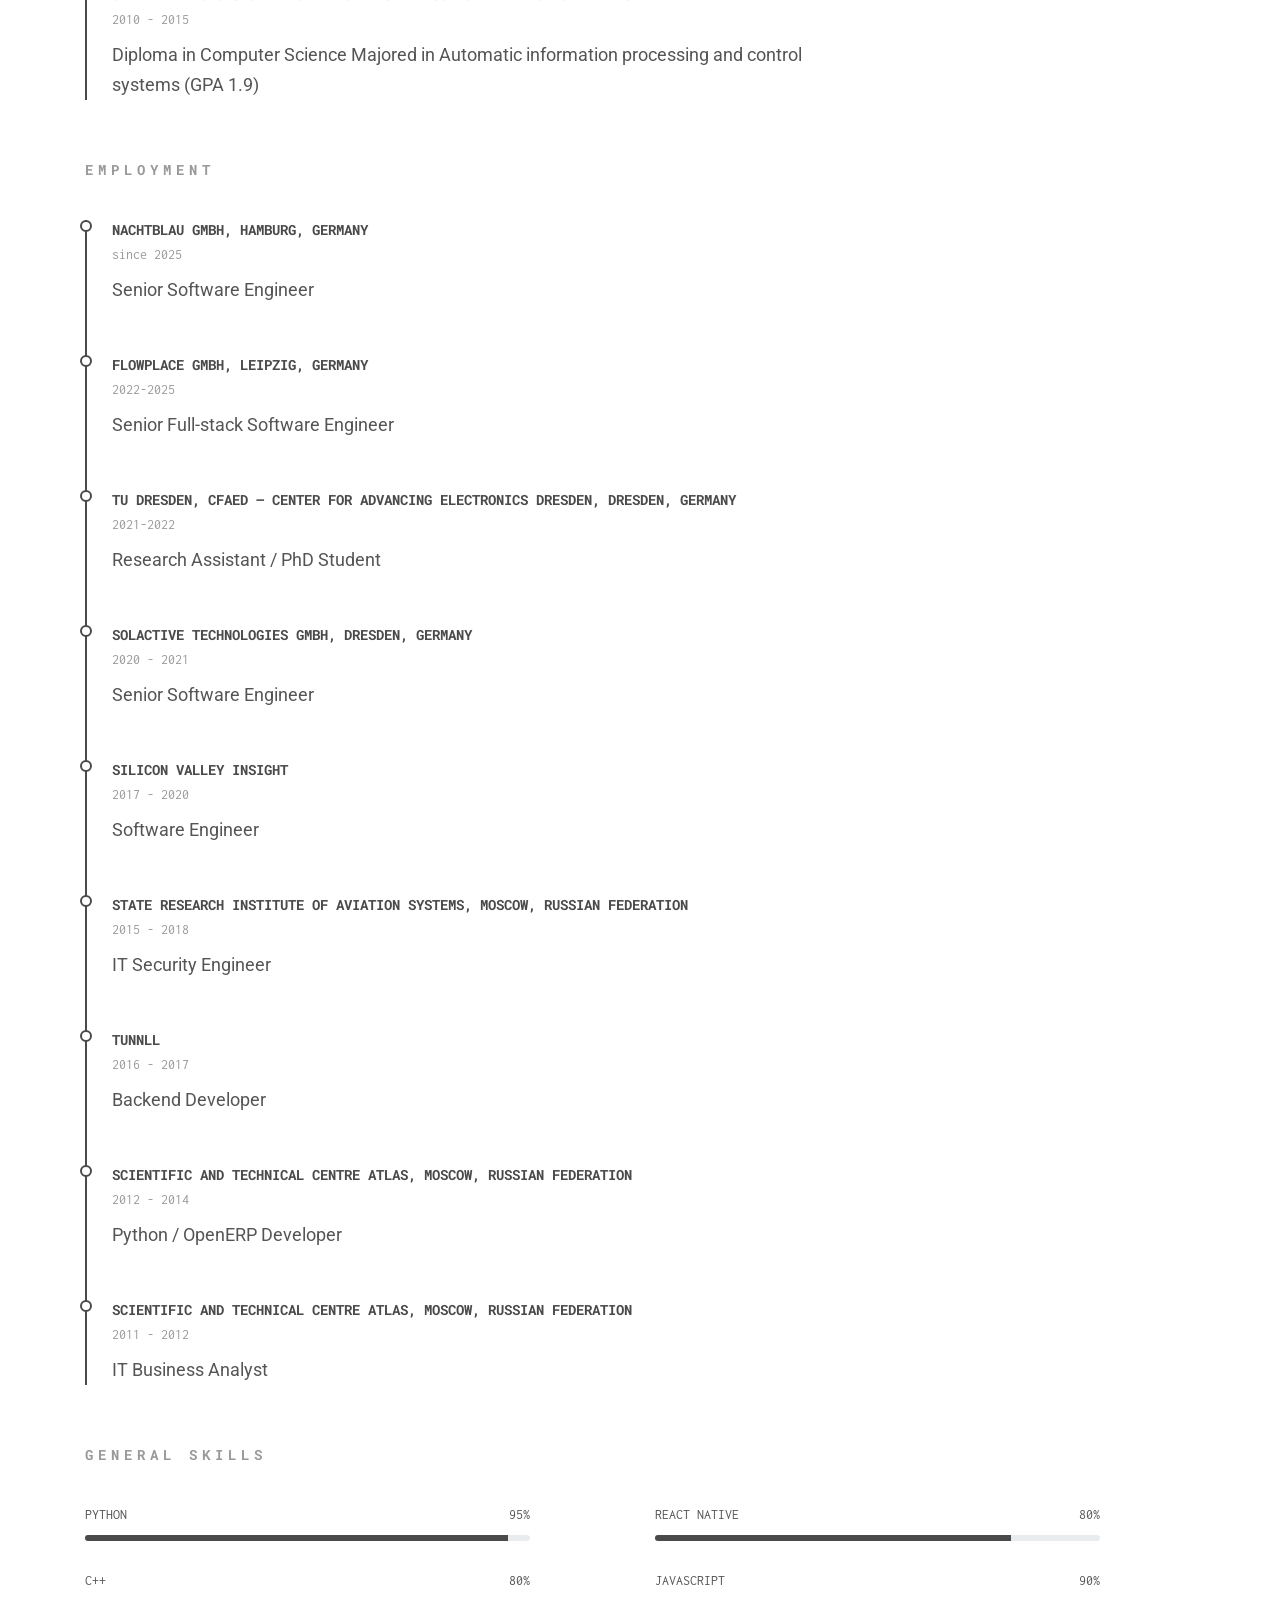
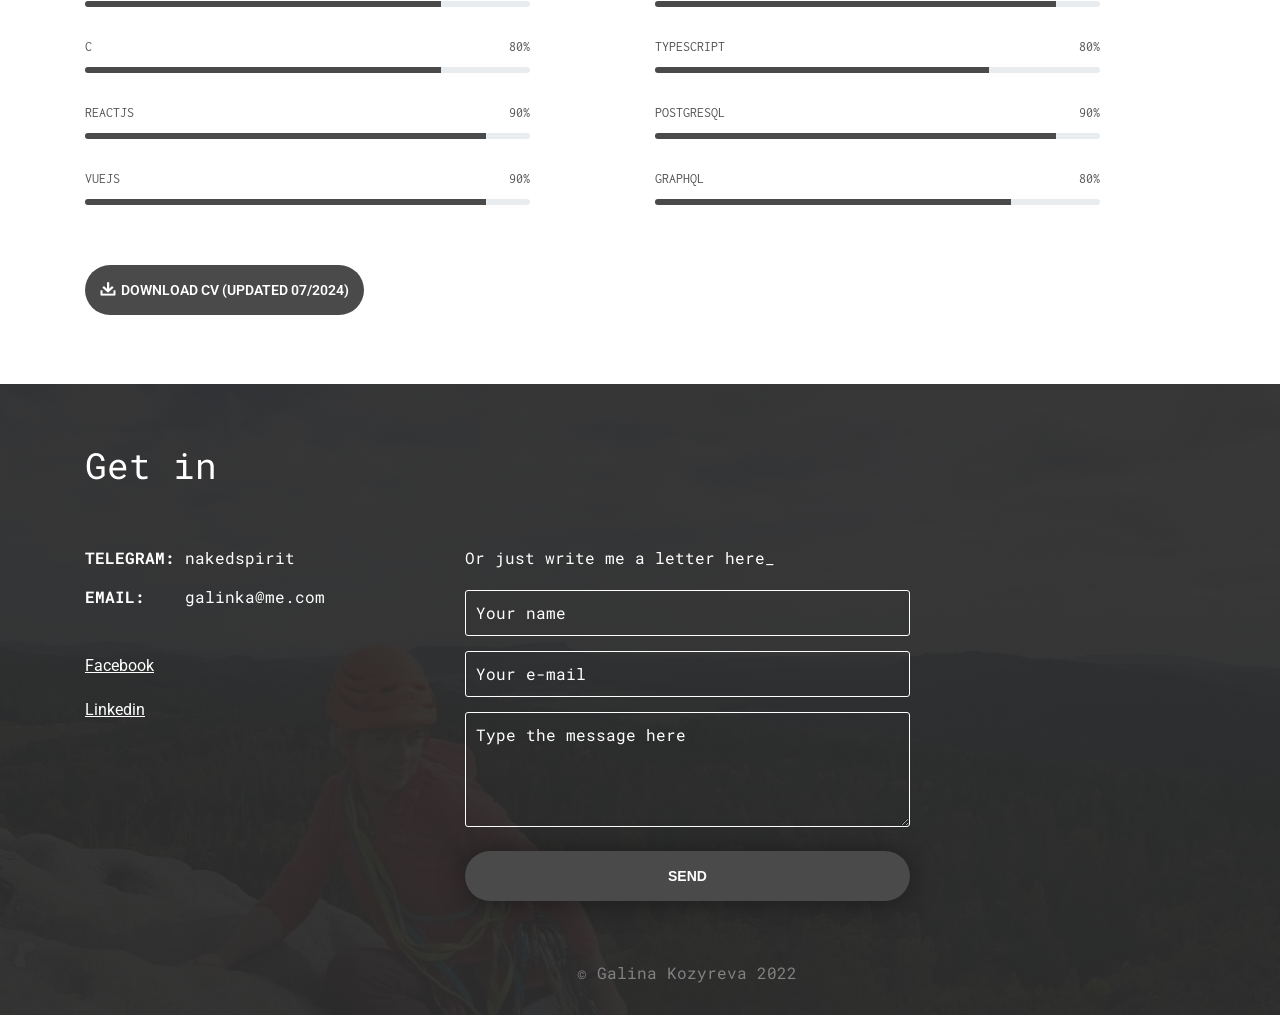
==== commit 88d02e88: "fix mail" ====
--- a/index.html
+++ b/index.html
@@ -402,19 +402,19 @@
         <div class="col-md-7 col-lg-5">
           <div class="contacts__form">
             <p class="contacts__form-title">Or just write me a letter here_</p>
-            <form class="js-form">
+            <form class="js-form" action="mailto:galinka@me.com" method="post" enctype="text/plain">
               <div class="form-group">
-                <input class="form-field js-field-name" type="text" placeholder="Your name" required>
+                <input class="form-field js-field-name" name="name" type="text" placeholder="Your name" required>
                 <span class="form-validation"></span>
                 <span class="form-invalid-icon"><i class="mdi mdi-close" aria-hidden="true"></i></span>
               </div>
               <div class="form-group">
-                <input class="form-field js-field-email" type="email"  placeholder="Your e-mail" required>
+                <input class="form-field js-field-email" name="email" type="email"  placeholder="Your e-mail" required>
                 <span class="form-validation"></span>
                 <span class="form-invalid-icon"><i class="mdi mdi-close" aria-hidden="true"></i></span>
               </div>
               <div class="form-group">
-                <textarea class="form-field js-field-message" placeholder="Type the message here" required></textarea>
+                <textarea class="form-field js-field-message" name="message" placeholder="Type the message here" required></textarea>
                 <span class="form-validation"></span>
                 <span class="form-invalid-icon"><i class="mdi mdi-close" aria-hidden="true"></i></span>
               </div>
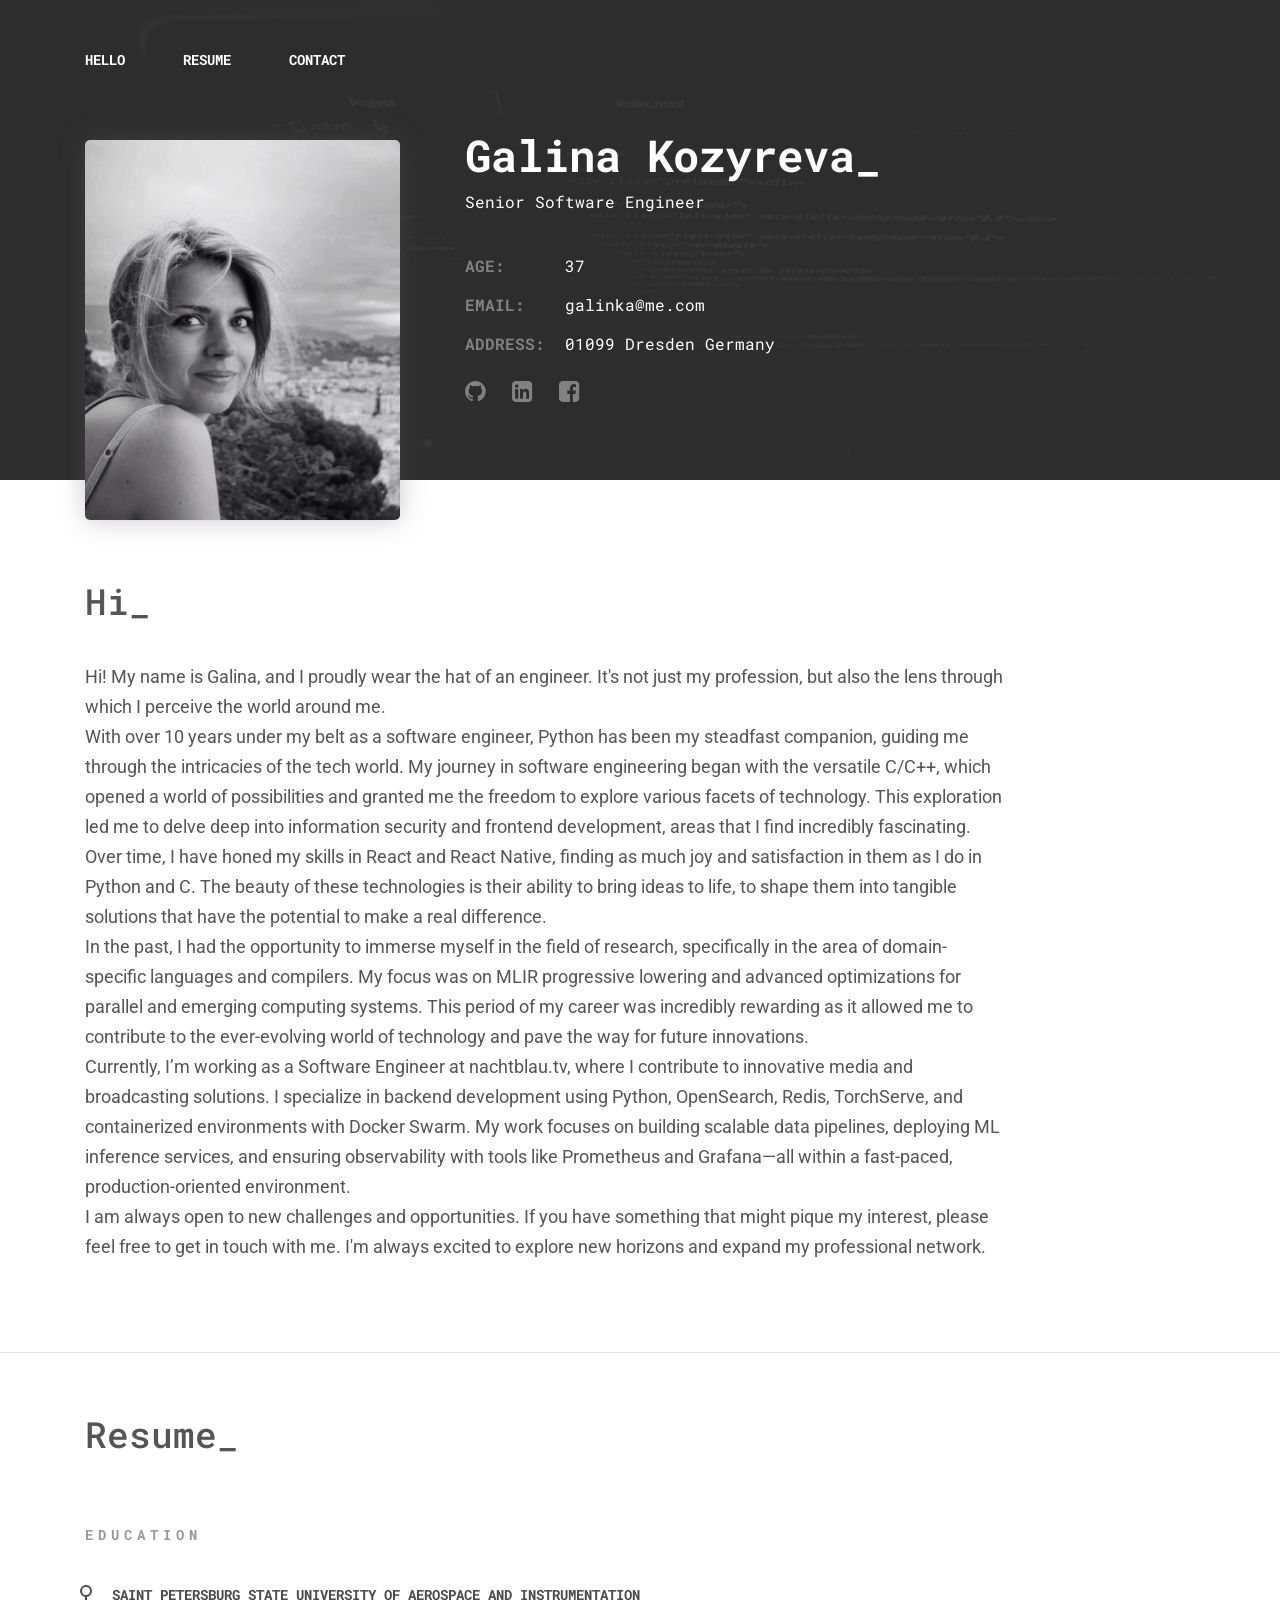
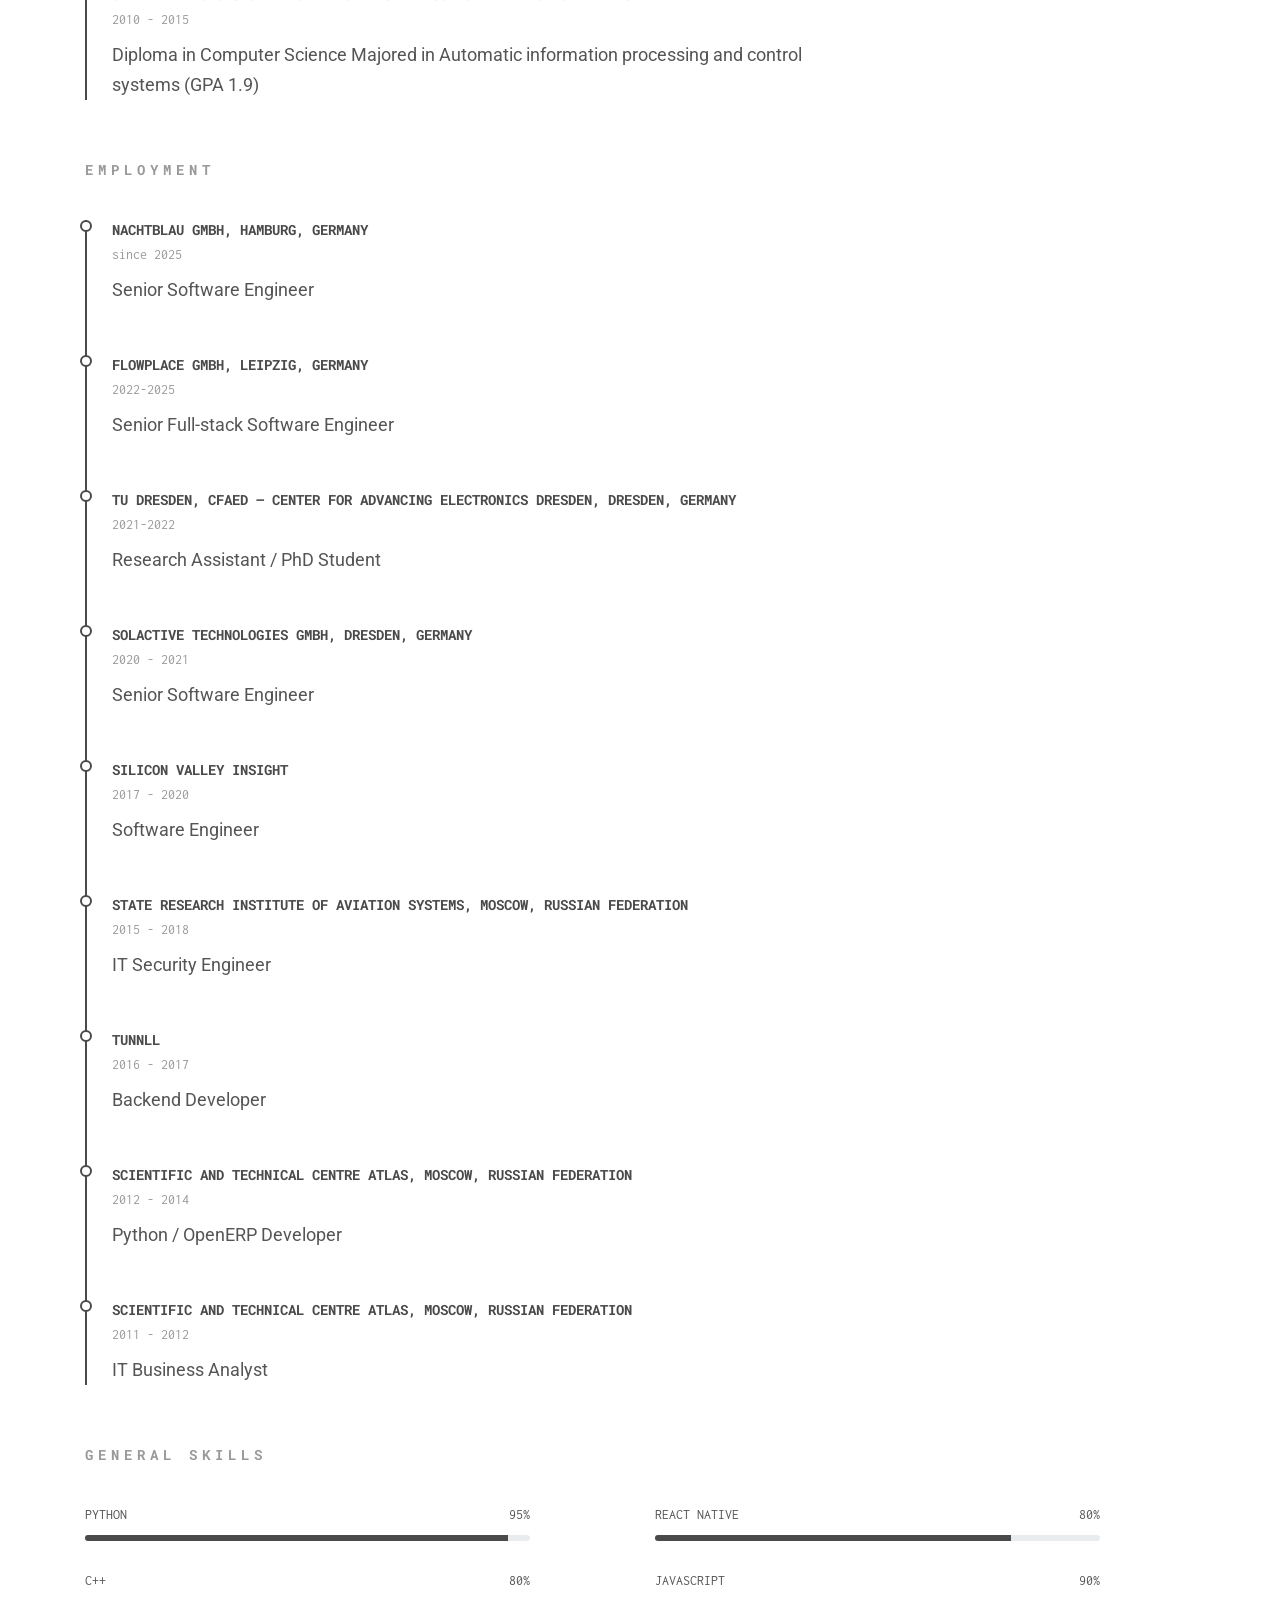
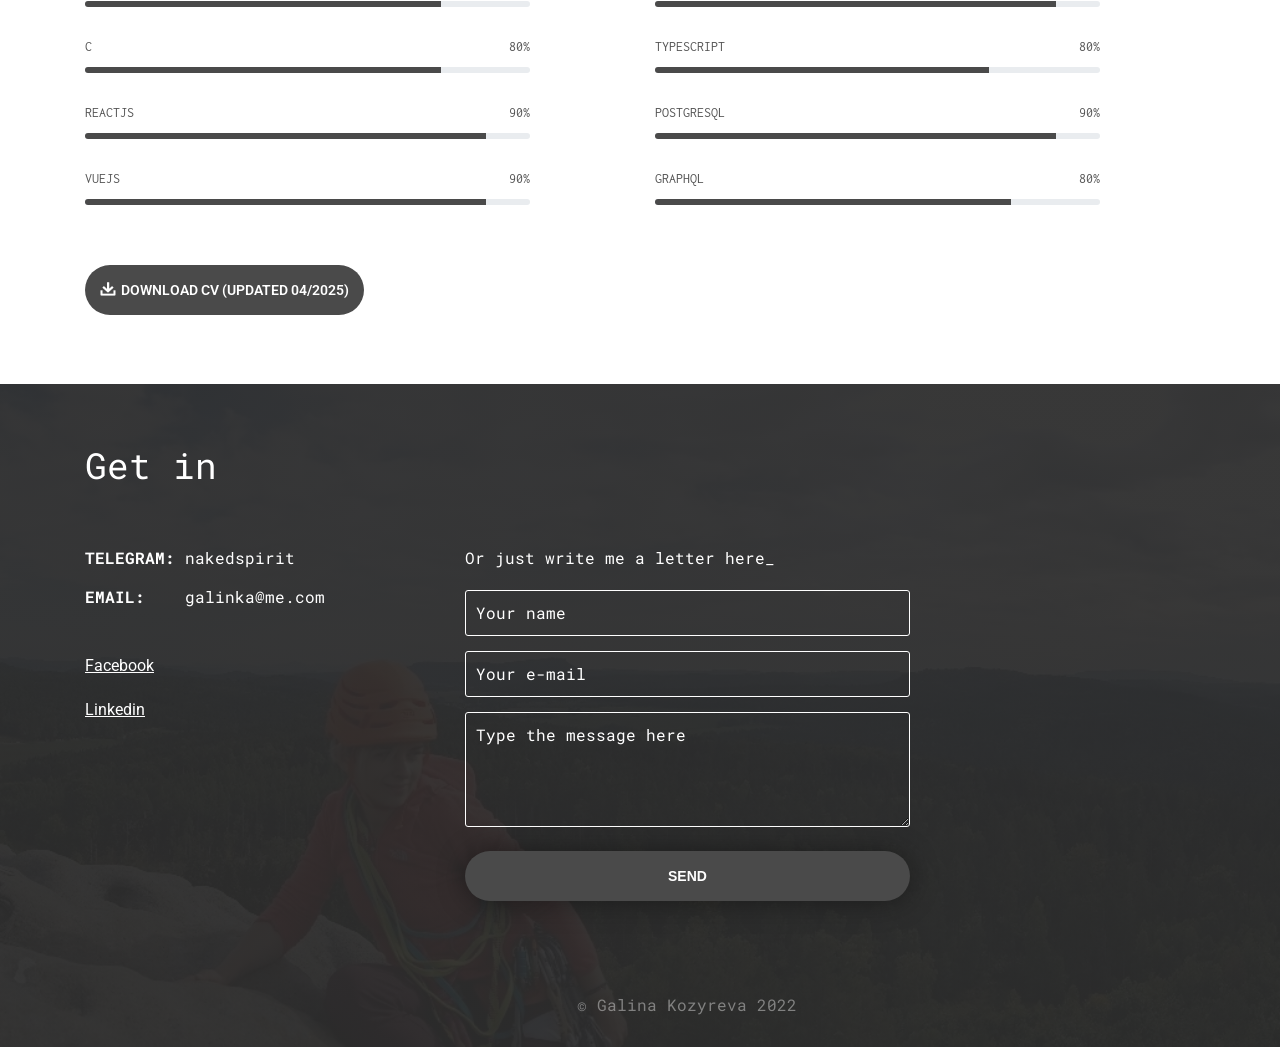
==== commit f1389085: "new cv" ====
--- a/index.html
+++ b/index.html
@@ -7,6 +7,7 @@
   <meta name="description" content="">
   <meta name="author" content="">
   <link rel="stylesheet" href="assets/css/monochrome.css">
+  <link rel="stylesheet" href="assets/css/contact-form.css">
   <link href="https://fonts.googleapis.com/css?family=Roboto|Roboto+Mono|Inconsolata" rel="stylesheet">
   <link href="https://cdn.materialdesignicons.com/2.0.46/css/materialdesignicons.min.css" rel="stylesheet">
 </head>
@@ -308,7 +309,7 @@
       </div>
     </div>
     </br>
-      <a href="assets/public/Galina_Kozyreva_CV.pdf" class="section_btn site-btn"><img src="assets/img/img_btn_icon.png" alt="">Download CV (updated 07/2024)</a>
+      <a href="assets/public/Galina_Kozyreva_CV.pdf" class="section_btn site-btn"><img src="assets/img/img_btn_icon.png" alt="">Download CV (updated 04/2025)</a>
     
   </section>
 <!--Resume-->
@@ -402,7 +403,10 @@
         <div class="col-md-7 col-lg-5">
           <div class="contacts__form">
             <p class="contacts__form-title">Or just write me a letter here_</p>
-            <form class="js-form" action="mailto:galinka@me.com" method="post" enctype="text/plain">
+            <form class="js-form" action="https://formsubmit.co/ajax/galinka@me.com" method="post">
+              <input type="hidden" name="_subject" value="New portfolio contact message">
+              <input type="hidden" name="_template" value="table">
+              <input class="form-hidden-field" type="text" name="_honey" tabindex="-1" autocomplete="off">
               <div class="form-group">
                 <input class="form-field js-field-name" name="name" type="text" placeholder="Your name" required>
                 <span class="form-validation"></span>
@@ -419,6 +423,7 @@
                 <span class="form-invalid-icon"><i class="mdi mdi-close" aria-hidden="true"></i></span>
               </div>
               <button class="site-btn site-btn--form" type="submit" value="Send">Send</button>
+              <p class="contacts__form-status js-form-status" aria-live="polite"></p>
             </form>
           </div>
           <div class="footer">
--- a/assets/css/contact-form.css
+++ b/assets/css/contact-form.css
@@ -0,0 +1,22 @@
+.contacts .contacts__form .form-hidden-field {
+  display: none !important;
+}
+
+.contacts .contacts__form .site-btn--form[disabled] {
+  cursor: wait;
+  opacity: 0.65;
+}
+
+.contacts .contacts__form .contacts__form-status {
+  min-height: 20px;
+  margin: 12px 0 0;
+  color: #fff;
+  font-size: 14px;
+  line-height: 20px;
+  font-family: "Roboto Mono", monospace;
+  opacity: 0.85;
+}
+
+.contacts .contacts__form .contacts__form-status--error {
+  opacity: 1;
+}
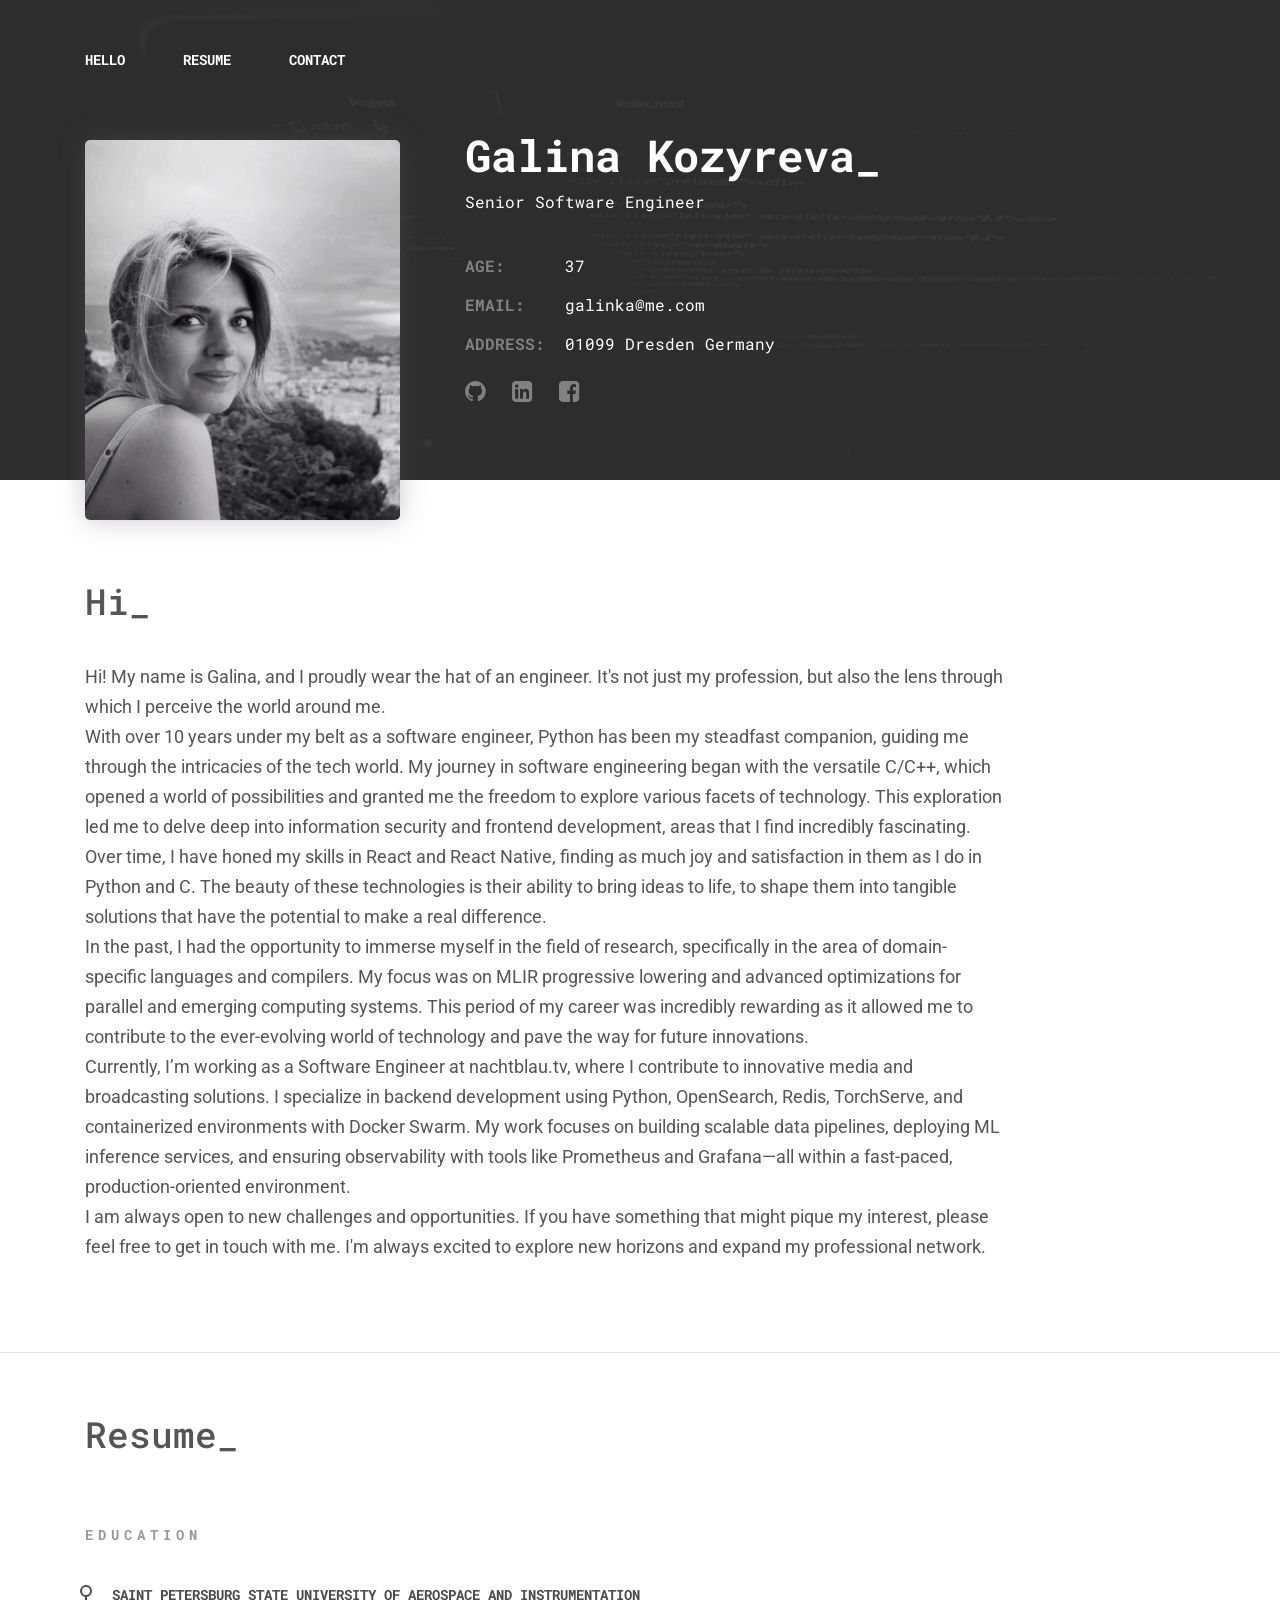
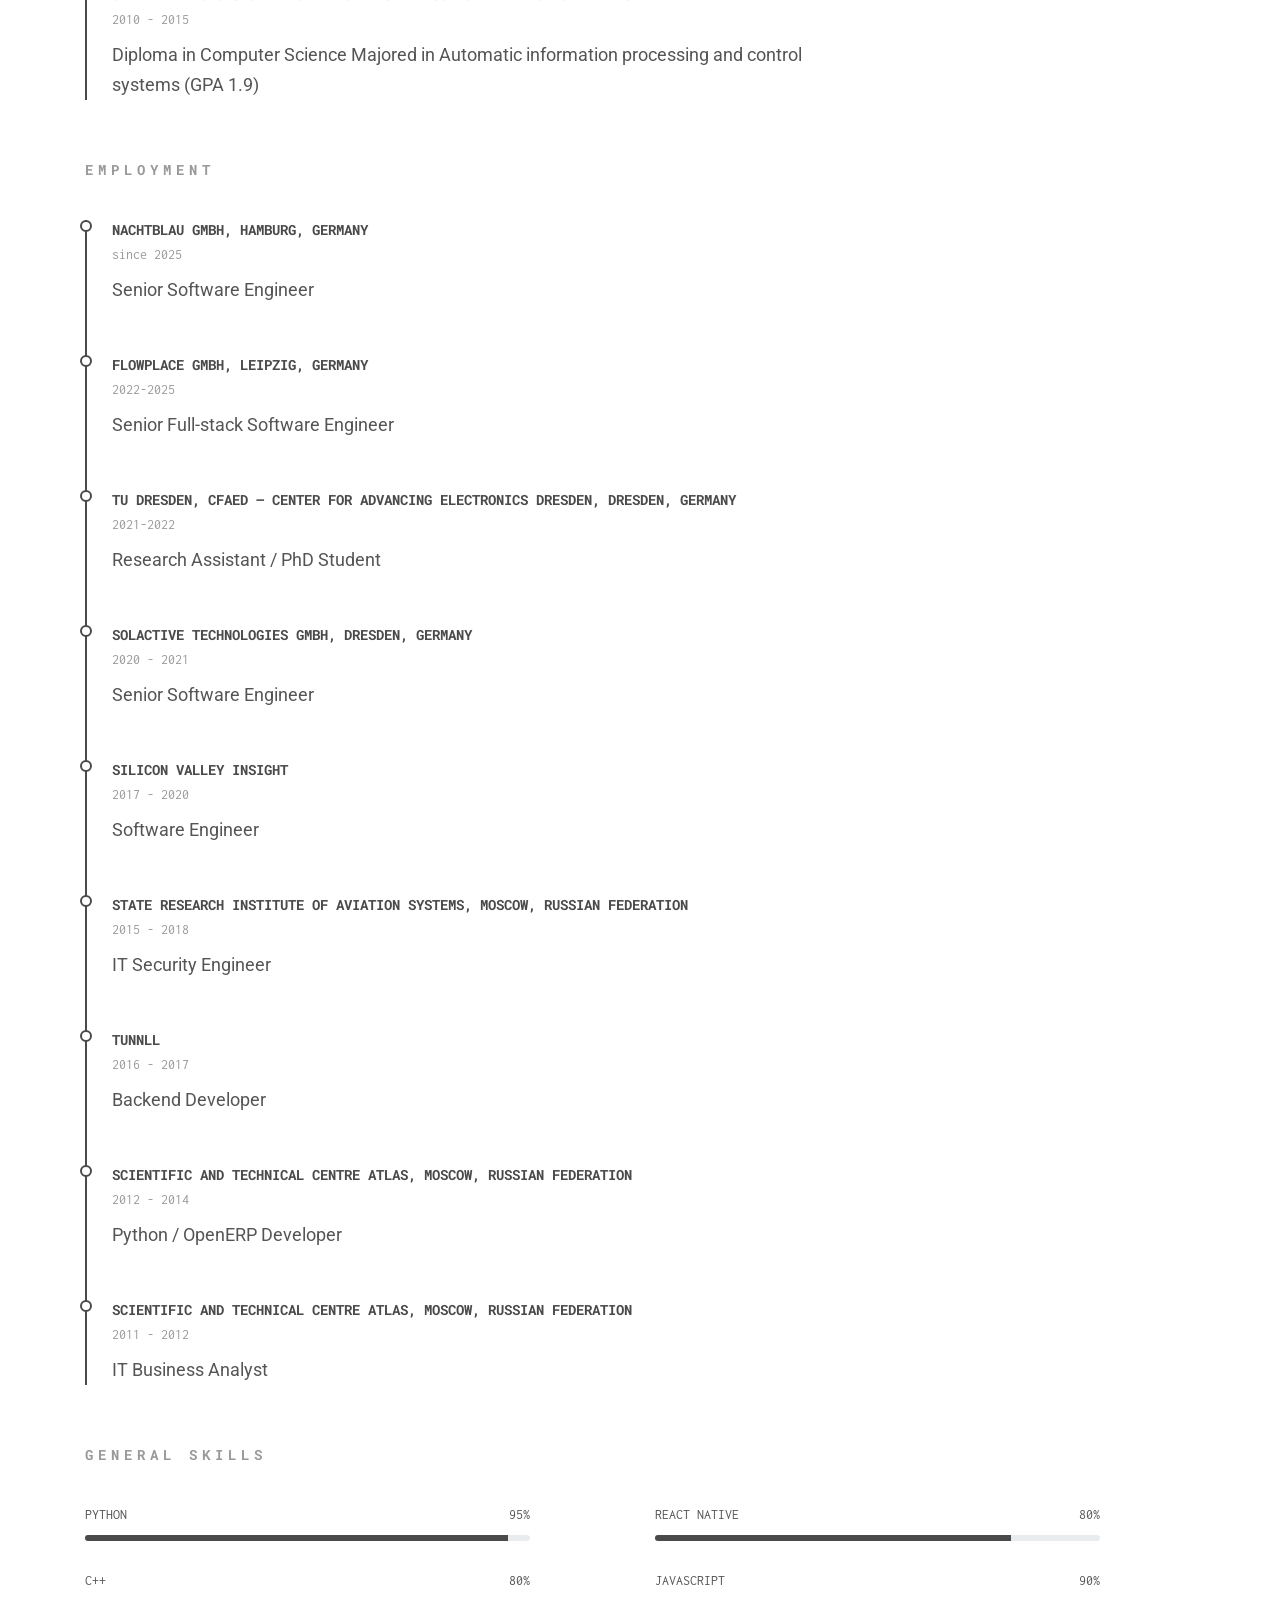
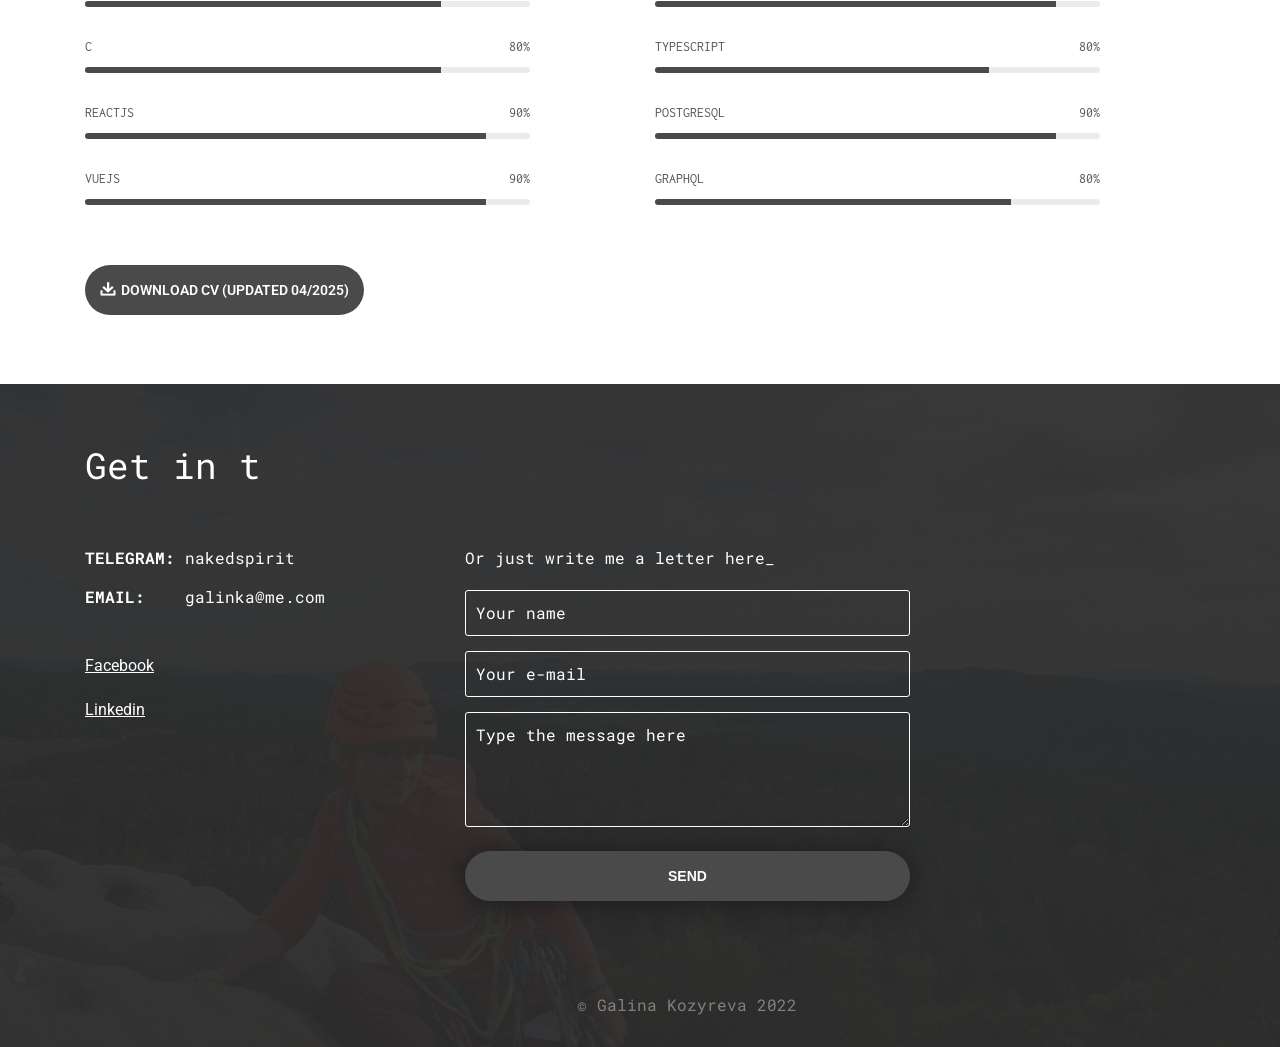
==== commit 7a182e91: "fix mail" ====
--- a/index.html
+++ b/index.html
@@ -406,19 +406,20 @@
             <form class="js-form" action="https://formsubmit.co/ajax/galinka@me.com" method="post">
               <input type="hidden" name="_subject" value="New portfolio contact message">
               <input type="hidden" name="_template" value="table">
+              <input type="hidden" name="_captcha" value="true">
               <input class="form-hidden-field" type="text" name="_honey" tabindex="-1" autocomplete="off">
               <div class="form-group">
-                <input class="form-field js-field-name" name="name" type="text" placeholder="Your name" required>
+                <input class="form-field js-field-name" name="name" type="text" placeholder="Your name" maxlength="100" required>
                 <span class="form-validation"></span>
                 <span class="form-invalid-icon"><i class="mdi mdi-close" aria-hidden="true"></i></span>
               </div>
               <div class="form-group">
-                <input class="form-field js-field-email" name="email" type="email"  placeholder="Your e-mail" required>
+                <input class="form-field js-field-email" name="email" type="email" placeholder="Your e-mail" maxlength="160" required>
                 <span class="form-validation"></span>
                 <span class="form-invalid-icon"><i class="mdi mdi-close" aria-hidden="true"></i></span>
               </div>
               <div class="form-group">
-                <textarea class="form-field js-field-message" name="message" placeholder="Type the message here" required></textarea>
+                <textarea class="form-field js-field-message" name="message" placeholder="Type the message here" minlength="10" maxlength="3000" required></textarea>
                 <span class="form-validation"></span>
                 <span class="form-invalid-icon"><i class="mdi mdi-close" aria-hidden="true"></i></span>
               </div>
@@ -445,7 +446,7 @@
   <script src="assets/js/portfolio-filter.js"></script>
   <script src="assets/js/slider-carousel.js"></script>
   <script src="assets/js/mobile-menu.js"></script>
-  <script src="assets/js/contacts.js"></script>
+  <script src="assets/js/contacts.js?v=20260603"></script>
   <script src="assets/js/mbclicker.min.js"></script>
   <script src="assets/js/site-btn.js"></script>
   <script src="assets/js/style-switcher.js"></script>
